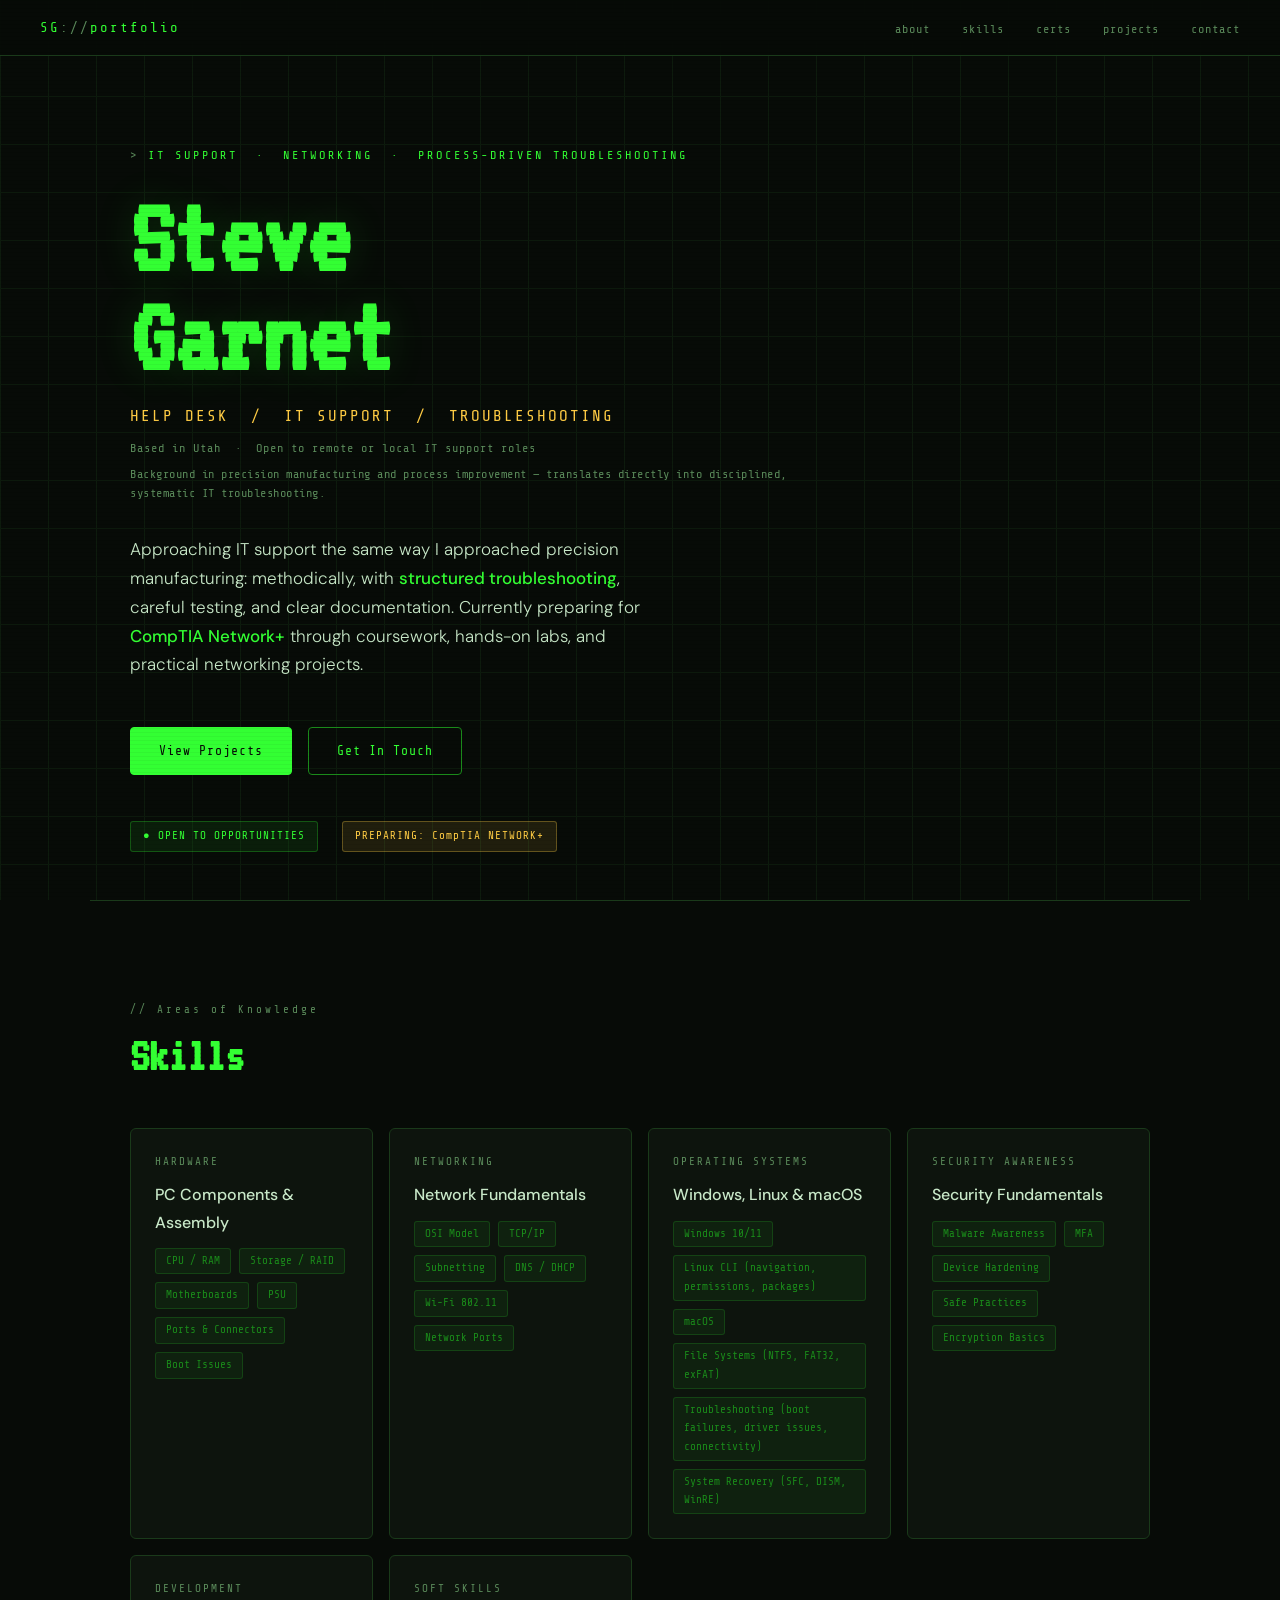
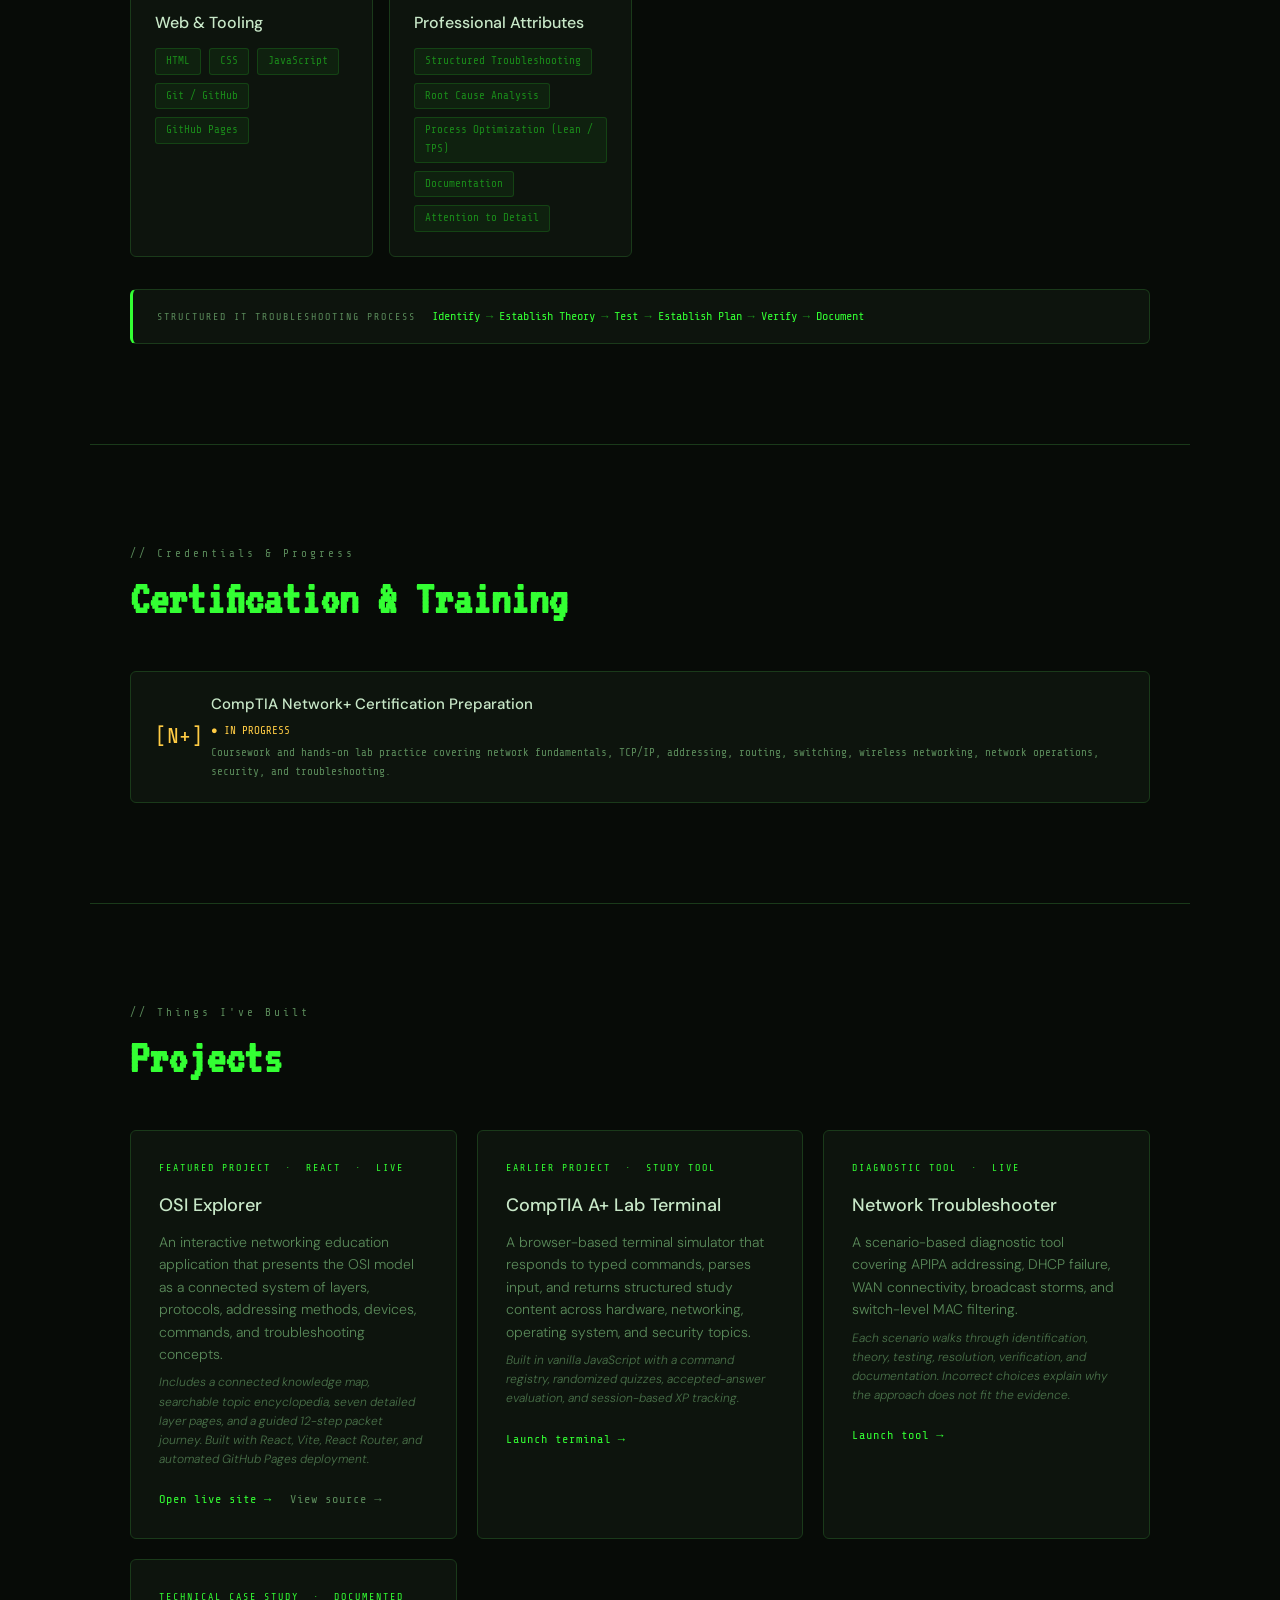
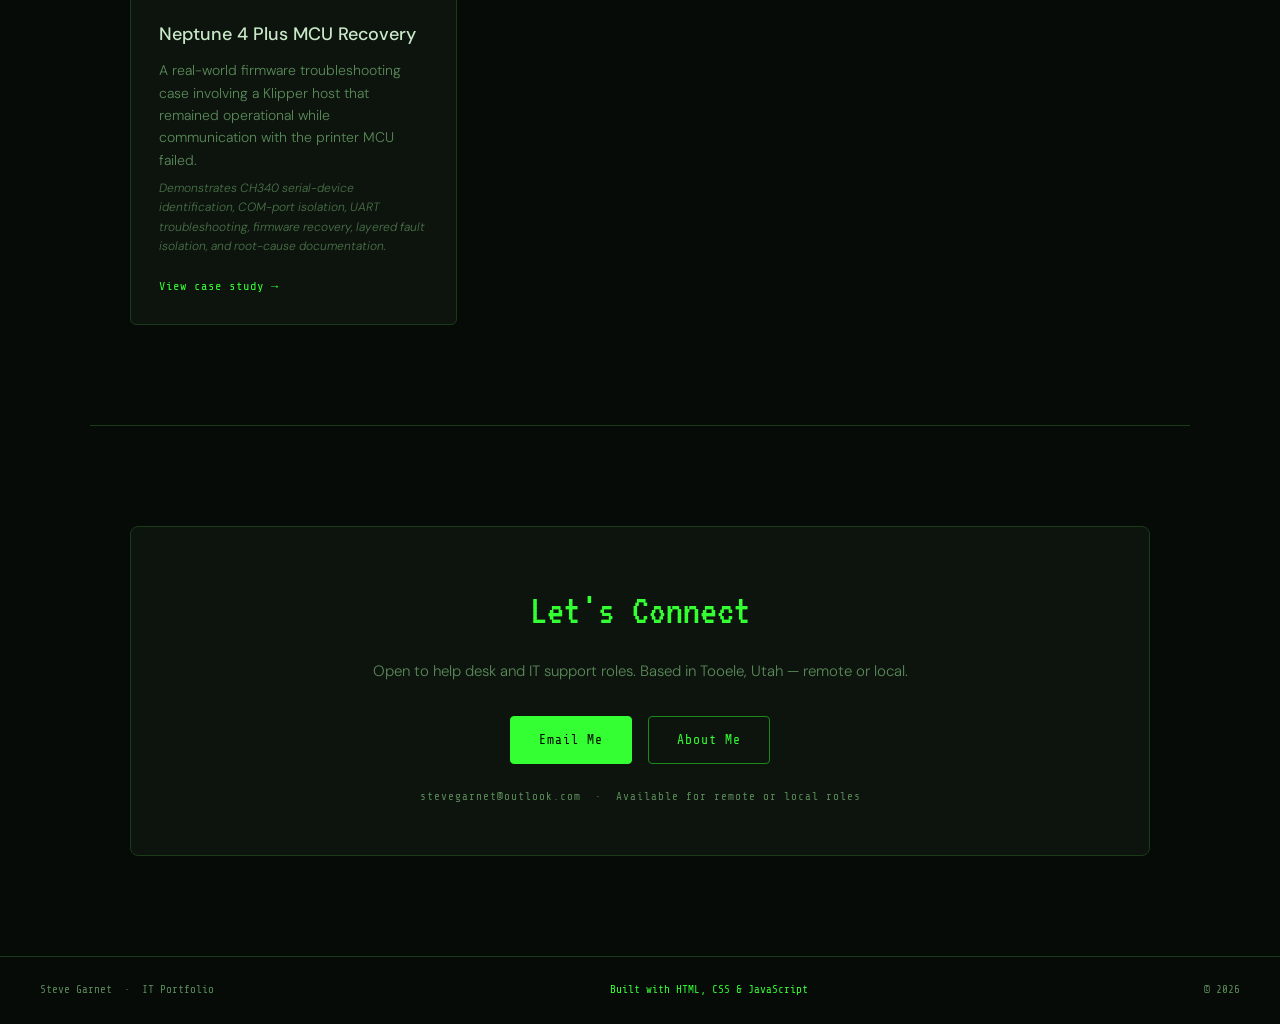
==== index.html @ a5a5c42d "Make external project cards fully clickable" ====
<!DOCTYPE html>
<html lang="en">
<head>
  <meta charset="UTF-8">
  <meta name="viewport" content="width=device-width, initial-scale=1.0">
  <title>Steve Garnet — IT Portfolio</title>
  <link rel="preconnect" href="https://fonts.googleapis.com">
  <link href="https://fonts.googleapis.com/css2?family=Share+Tech+Mono&family=VT323&family=DM+Sans:wght@300;400;500&display=swap" rel="stylesheet">
  <style>
    :root {
      --green:      #33ff33;
      --green-dim:  #1a8a1a;
      --green-dark: #0a2a0a;
      --bg:         #070b07;
      --bg2:        #0d140d;
      --bg3:        #111a11;
      --text:       #c8e8c8;
      --text-dim:   #5a8a5a;
      --border:     #1a3a1a;
      --amber:      #ffcc44;
    }

    *, *::before, *::after { box-sizing: border-box; margin: 0; padding: 0; }
    html { scroll-behavior: smooth; }

    body {
      background: var(--bg);
      color: var(--text);
      font-family: 'DM Sans', sans-serif;
      font-weight: 300;
      line-height: 1.7;
      overflow-x: hidden;
    }

    body::before {
      content: '';
      position: fixed;
      inset: 0;
      background: repeating-linear-gradient(
        0deg, transparent, transparent 3px,
        rgba(0,0,0,0.04) 3px, rgba(0,0,0,0.04) 4px
      );
      pointer-events: none;
      z-index: 1000;
    }

    body::after {
      content: '';
      position: fixed;
      inset: 0;
      background-image:
        linear-gradient(var(--border) 1px, transparent 1px),
        linear-gradient(90deg, var(--border) 1px, transparent 1px);
      background-size: 48px 48px;
      opacity: 0.35;
      pointer-events: none;
      z-index: 0;
    }

    nav {
      position: fixed;
      top: 0; left: 0; right: 0;
      z-index: 100;
      background: rgba(7,11,7,0.92);
      backdrop-filter: blur(8px);
      border-bottom: 1px solid var(--border);
      padding: 0 40px;
      height: 56px;
      display: flex;
      align-items: center;
      justify-content: space-between;
    }

    .nav-brand { font-family: 'Share Tech Mono', monospace; font-size: 14px; color: var(--green); letter-spacing: 2px; }
    .nav-brand span { color: var(--text-dim); }
    .nav-links { display: flex; gap: 32px; list-style: none; }
    .nav-links a { font-family: 'Share Tech Mono', monospace; font-size: 12px; color: var(--text-dim); text-decoration: none; letter-spacing: 1px; transition: color 0.2s; }
    .nav-links a:hover { color: var(--green); }

    .hero {
      position: relative;
      z-index: 1;
      min-height: 100vh;
      display: flex;
      align-items: center;
      padding: 100px 40px 80px;
      max-width: 1100px;
      margin: 0 auto;
    }

    .hero-content { max-width: 680px; }

    .hero-eyebrow { font-family: 'Share Tech Mono', monospace; font-size: 12px; color: var(--green); letter-spacing: 3px; margin-bottom: 24px; opacity: 0; animation: fadeUp 0.6s ease forwards 0.2s; }
    .hero-eyebrow::before { content: '> '; color: var(--text-dim); }

    .hero-name { font-family: 'VT323', monospace; font-size: clamp(64px, 10vw, 110px); color: var(--green); line-height: 0.9; margin-bottom: 16px; opacity: 0; animation: fadeUp 0.6s ease forwards 0.4s; text-shadow: 0 0 40px rgba(51,255,51,0.15); }

    .hero-title { font-family: 'Share Tech Mono', monospace; font-size: 16px; color: var(--amber); letter-spacing: 2px; margin-bottom: 8px; opacity: 0; animation: fadeUp 0.6s ease forwards 0.6s; }

    .hero-location { font-family: 'Share Tech Mono', monospace; font-size: 12px; color: var(--text-dim); letter-spacing: 1px; margin-bottom: 6px; opacity: 0; animation: fadeUp 0.6s ease forwards 0.65s; }

    .hero-background { font-family: 'Share Tech Mono', monospace; font-size: 12px; color: var(--text-dim); letter-spacing: 0.5px; margin-bottom: 32px; opacity: 0; animation: fadeUp 0.6s ease forwards 0.7s; line-height: 1.6; }

    .hero-desc { font-size: 17px; color: var(--text); max-width: 520px; margin-bottom: 48px; opacity: 0; animation: fadeUp 0.6s ease forwards 0.8s; font-weight: 300; }
    .hero-desc strong { color: var(--green); font-weight: 500; }

    .hero-ctas { display: flex; gap: 16px; flex-wrap: wrap; opacity: 0; animation: fadeUp 0.6s ease forwards 1s; }

    .btn { font-family: 'Share Tech Mono', monospace; font-size: 13px; letter-spacing: 1px; padding: 12px 28px; border-radius: 4px; text-decoration: none; transition: all 0.2s; cursor: pointer; display: inline-block; }
    .btn-primary { background: var(--green); color: #050b05; border: 1px solid var(--green); font-weight: 500; }
    .btn-primary:hover { background: transparent; color: var(--green); }
    .btn-secondary { background: transparent; color: var(--green); border: 1px solid var(--green-dim); }
    .btn-secondary:hover { border-color: var(--green); background: rgba(51,255,51,0.05); }

    .status-bar { position: absolute; bottom: 48px; left: 40px; display: flex; gap: 24px; flex-wrap: wrap; opacity: 0; animation: fadeUp 0.6s ease forwards 1.2s; }

    .badge { font-family: 'Share Tech Mono', monospace; font-size: 11px; padding: 5px 12px; border-radius: 3px; letter-spacing: 1px; }
    .badge-studying { background: rgba(255,204,68,0.1); color: var(--amber); border: 1px solid rgba(255,204,68,0.3); }
    .badge-available { background: rgba(51,255,51,0.08); color: var(--green); border: 1px solid rgba(51,255,51,0.25); }
    .badge-available::before { content: '● '; animation: pulse 2s ease-in-out infinite; }

    @keyframes pulse { 0%,100%{opacity:1} 50%{opacity:0.3} }

    section { position: relative; z-index: 1; padding: 100px 40px; max-width: 1100px; margin: 0 auto; }

    .section-label { font-family: 'Share Tech Mono', monospace; font-size: 11px; color: var(--text-dim); letter-spacing: 3px; margin-bottom: 12px; }
    .section-label::before { content: '// '; }

    .section-title { font-family: 'VT323', monospace; font-size: 48px; color: var(--green); margin-bottom: 48px; line-height: 1; }

    .skills-grid { display: grid; grid-template-columns: repeat(auto-fit, minmax(240px, 1fr)); gap: 16px; }

    .skill-card { background: var(--bg2); border: 1px solid var(--border); border-radius: 6px; padding: 24px; transition: border-color 0.2s, background 0.2s; }
    .skill-card:hover { border-color: var(--green-dim); background: var(--bg3); }
    .skill-card-label { font-family: 'Share Tech Mono', monospace; font-size: 11px; color: var(--text-dim); letter-spacing: 2px; margin-bottom: 10px; }
    .skill-card-title { font-size: 16px; font-weight: 500; color: var(--text); margin-bottom: 12px; }
    .skill-tags { display: flex; flex-wrap: wrap; gap: 8px; }
    .tag { font-family: 'Share Tech Mono', monospace; font-size: 11px; padding: 3px 10px; background: rgba(51,255,51,0.06); color: var(--green-dim); border: 1px solid rgba(51,255,51,0.15); border-radius: 3px; }

    .methodology {
      background: var(--bg2);
      border: 1px solid var(--border);
      border-left: 3px solid var(--green);
      border-radius: 6px;
      padding: 16px 24px;
      margin-top: 32px;
      display: flex;
      align-items: center;
      gap: 16px;
      flex-wrap: wrap;
    }

    .methodology-label { font-family: 'Share Tech Mono', monospace; font-size: 10px; color: var(--text-dim); letter-spacing: 2px; flex-shrink: 0; }
    .methodology-steps { font-family: 'Share Tech Mono', monospace; font-size: 12px; color: var(--green-dim); }
    .methodology-steps span { color: var(--green); }

    .cert-list { display: flex; flex-direction: column; gap: 16px; }
    .cert-item { background: var(--bg2); border: 1px solid var(--border); border-radius: 6px; padding: 20px 24px; display: flex; align-items: center; gap: 20px; }
    .cert-icon { font-family: 'Share Tech Mono', monospace; font-size: 22px; color: var(--amber); width: 36px; flex-shrink: 0; }
    .cert-name { font-weight: 500; color: var(--text); font-size: 15px; }
    .cert-status { font-family: 'Share Tech Mono', monospace; font-size: 11px; margin-top: 4px; }
    .cert-status.in-progress { color: var(--amber); }
    .cert-status.planned { color: var(--text-dim); }
    .cert-detail { font-family: 'Share Tech Mono', monospace; font-size: 11px; color: var(--text-dim); margin-top: 4px; }

    .projects-grid { display: grid; grid-template-columns: repeat(auto-fit, minmax(300px, 1fr)); gap: 20px; }

    .project-card { background: var(--bg2); border: 1px solid var(--border); border-radius: 6px; padding: 28px; text-decoration: none; display: block; transition: border-color 0.2s, transform 0.2s; position: relative; overflow: hidden; }
    .project-card::before { content: ''; position: absolute; top: 0; left: 0; right: 0; height: 2px; background: var(--green); transform: scaleX(0); transition: transform 0.2s; transform-origin: left; }
    .project-card:hover { border-color: var(--green-dim); transform: translateY(-3px); }
    .project-card:hover::before { transform: scaleX(1); }
    .project-card-tag { font-family: 'Share Tech Mono', monospace; font-size: 10px; color: var(--green); letter-spacing: 2px; margin-bottom: 14px; }
    .project-card-title { font-size: 18px; font-weight: 500; color: var(--text); margin-bottom: 10px; }
    .project-card-desc { font-size: 14px; color: var(--text-dim); line-height: 1.6; margin-bottom: 8px; }
    .project-card-tech { font-size: 12px; color: var(--text-dim); font-style: italic; margin-bottom: 20px; opacity: 0.8; line-height: 1.6; }
    .project-card-link { font-family: 'Share Tech Mono', monospace; font-size: 12px; color: var(--green); letter-spacing: 1px; text-decoration: none; }
    .project-card-link::after { content: ' →'; }
    .project-card-actions { display: flex; flex-wrap: wrap; gap: 18px; margin-top: 20px; }
    .project-card-link-primary::before { content: ''; position: absolute; inset: 0; z-index: 1; }
    .project-card-link-primary:focus-visible::before { outline: 2px solid var(--green); outline-offset: -4px; }
    .project-card-link-secondary { position: relative; z-index: 2; color: var(--text-dim); }

    .contact-wrap { background: var(--bg2); border: 1px solid var(--border); border-radius: 8px; padding: 48px; text-align: center; }
    .contact-title { font-family: 'VT323', monospace; font-size: 42px; color: var(--green); margin-bottom: 12px; }
    .contact-sub { color: var(--text-dim); font-size: 15px; margin-bottom: 32px; }
    .contact-links { display: flex; gap: 16px; justify-content: center; flex-wrap: wrap; }

    footer { position: relative; z-index: 1; border-top: 1px solid var(--border); padding: 24px 40px; display: flex; justify-content: space-between; align-items: center; font-family: 'Share Tech Mono', monospace; font-size: 11px; color: var(--text-dim); }

    .divider { border: none; border-top: 1px solid var(--border); max-width: 1100px; margin: 0 auto; position: relative; z-index: 1; }

    @keyframes fadeUp { from { opacity: 0; transform: translateY(20px); } to { opacity: 1; transform: translateY(0); } }

    .reveal { opacity: 0; transform: translateY(24px); transition: opacity 0.6s ease, transform 0.6s ease; }
    .reveal.visible { opacity: 1; transform: translateY(0); }

    @media (max-width: 600px) {
      nav { padding: 0 20px; }
      .nav-links { gap: 20px; }
      .hero { padding: 90px 20px 80px; }
      section { padding: 70px 20px; }
      .status-bar { left: 20px; }
      footer { flex-direction: column; gap: 8px; text-align: center; }
      .contact-wrap { padding: 32px 20px; }
    }
  </style>
</head>
<body>

  <nav>
    <div class="nav-brand">SG<span>://</span>portfolio</div>
    <ul class="nav-links">
      <li><a href="about.html">about</a></li>
      <li><a href="#skills">skills</a></li>
      <li><a href="#certs">certs</a></li>
      <li><a href="projects.html">projects</a></li>
      <li><a href="#contact">contact</a></li>
    </ul>
  </nav>

  <div class="hero">
    <div class="hero-content">
      <div class="hero-eyebrow">IT SUPPORT &nbsp;·&nbsp; NETWORKING &nbsp;·&nbsp; PROCESS-DRIVEN TROUBLESHOOTING</div>
      <h1 class="hero-name">Steve<br>Garnet</h1>
      <div class="hero-title">HELP DESK &nbsp;/&nbsp; IT SUPPORT &nbsp;/&nbsp; TROUBLESHOOTING</div>
      <div class="hero-location">Based in Utah &nbsp;·&nbsp; Open to remote or local IT support roles</div>
      <div class="hero-background">Background in precision manufacturing and process improvement — translates directly into disciplined, systematic IT troubleshooting.</div>
      <p class="hero-desc">
        Approaching IT support the same way I approached precision manufacturing:
        methodically, with <strong>structured troubleshooting</strong>, careful testing,
        and clear documentation. Currently preparing for
        <strong>CompTIA Network+</strong> through coursework, hands-on labs,
        and practical networking projects.
      </p>
      <div class="hero-ctas">
        <a href="projects.html" class="btn btn-primary">View Projects</a>
        <a href="#contact" class="btn btn-secondary">Get In Touch</a>
      </div>
    </div>
    <div class="status-bar">
      <span class="badge badge-available">OPEN TO OPPORTUNITIES</span>
      <span class="badge badge-studying">PREPARING: CompTIA NETWORK+</span>
    </div>
  </div>

  <hr class="divider">

  <section id="skills">
    <div class="section-label reveal">Areas of Knowledge</div>
    <h2 class="section-title reveal">Skills</h2>
    <div class="skills-grid">
      <div class="skill-card reveal">
        <div class="skill-card-label">HARDWARE</div>
        <div class="skill-card-title">PC Components & Assembly</div>
        <div class="skill-tags">
          <span class="tag">CPU / RAM</span>
          <span class="tag">Storage / RAID</span>
          <span class="tag">Motherboards</span>
          <span class="tag">PSU</span>
          <span class="tag">Ports & Connectors</span>
          <span class="tag">Boot Issues</span>
        </div>
      </div>
      <div class="skill-card reveal">
        <div class="skill-card-label">NETWORKING</div>
        <div class="skill-card-title">Network Fundamentals</div>
        <div class="skill-tags">
          <span class="tag">OSI Model</span>
          <span class="tag">TCP/IP</span>
          <span class="tag">Subnetting</span>
          <span class="tag">DNS / DHCP</span>
          <span class="tag">Wi-Fi 802.11</span>
          <span class="tag">Network Ports</span>
        </div>
      </div>
      <div class="skill-card reveal">
        <div class="skill-card-label">OPERATING SYSTEMS</div>
        <div class="skill-card-title">Windows, Linux & macOS</div>
        <div class="skill-tags">
          <span class="tag">Windows 10/11</span>
          <span class="tag">Linux CLI (navigation, permissions, packages)</span>
          <span class="tag">macOS</span>
          <span class="tag">File Systems (NTFS, FAT32, exFAT)</span>
          <span class="tag">Troubleshooting (boot failures, driver issues, connectivity)</span>
          <span class="tag">System Recovery (SFC, DISM, WinRE)</span>
        </div>
      </div>
      <div class="skill-card reveal">
        <div class="skill-card-label">SECURITY AWARENESS</div>
        <div class="skill-card-title">Security Fundamentals</div>
        <div class="skill-tags">
          <span class="tag">Malware Awareness</span>
          <span class="tag">MFA</span>
          <span class="tag">Device Hardening</span>
          <span class="tag">Safe Practices</span>
          <span class="tag">Encryption Basics</span>
        </div>
      </div>
      <div class="skill-card reveal">
        <div class="skill-card-label">DEVELOPMENT</div>
        <div class="skill-card-title">Web & Tooling</div>
        <div class="skill-tags">
          <span class="tag">HTML</span>
          <span class="tag">CSS</span>
          <span class="tag">JavaScript</span>
          <span class="tag">Git / GitHub</span>
          <span class="tag">GitHub Pages</span>
        </div>
      </div>
      <div class="skill-card reveal">
        <div class="skill-card-label">SOFT SKILLS</div>
        <div class="skill-card-title">Professional Attributes</div>
        <div class="skill-tags">
          <span class="tag">Structured Troubleshooting</span>
          <span class="tag">Root Cause Analysis</span>
          <span class="tag">Process Optimization (Lean / TPS)</span>
          <span class="tag">Documentation</span>
          <span class="tag">Attention to Detail</span>
        </div>
      </div>
    </div>

    <div class="methodology reveal">
      <span class="methodology-label">STRUCTURED IT TROUBLESHOOTING PROCESS</span>
      <span class="methodology-steps">
        <span>Identify</span> → <span>Establish Theory</span> → <span>Test</span> → <span>Establish Plan</span> → <span>Verify</span> → <span>Document</span>
      </span>
    </div>
  </section>

  <hr class="divider">

  <section id="certs">
    <div class="section-label reveal">Credentials & Progress</div>
    <h2 class="section-title reveal">Certification &amp; Training</h2>
    <div class="cert-list">
      <div class="cert-item reveal">
        <div class="cert-icon">[N+]</div>
        <div style="flex:1">
          <div class="cert-name">CompTIA Network+ Certification Preparation</div>
          <div class="cert-status in-progress">● IN PROGRESS</div>
          <div class="cert-detail">
            Coursework and hands-on lab practice covering network fundamentals,
            TCP/IP, addressing, routing, switching, wireless networking,
            network operations, security, and troubleshooting.
          </div>
        </div>
      </div>
    </div>
  </section>

  <hr class="divider">

  <section id="projects">
    <div class="section-label reveal">Things I've Built</div>
    <h2 class="section-title reveal">Projects</h2>
    <div class="projects-grid">
      <article class="project-card reveal">
        <div class="project-card-tag">FEATURED PROJECT &nbsp;·&nbsp; REACT &nbsp;·&nbsp; LIVE</div>
        <div class="project-card-title">OSI Explorer</div>
        <div class="project-card-desc">
          An interactive networking education application that presents the OSI model as a connected system of layers, protocols, addressing methods, devices, commands, and troubleshooting concepts.
        </div>
        <div class="project-card-tech">
          Includes a connected knowledge map, searchable topic encyclopedia, seven detailed layer pages, and a guided 12-step packet journey. Built with React, Vite, React Router, and automated GitHub Pages deployment.
        </div>
        <div class="project-card-actions">
          <a href="https://steve-g-git.github.io/osi-explorer/" class="project-card-link project-card-link-primary" target="_blank" rel="noopener noreferrer">Open live site</a>
          <a href="https://github.com/Steve-G-Git/osi-explorer" class="project-card-link project-card-link-secondary" target="_blank" rel="noopener noreferrer">View source</a>
        </div>
      </article>

      <a href="lab.html" class="project-card reveal">
        <div class="project-card-tag">EARLIER PROJECT &nbsp;·&nbsp; STUDY TOOL</div>
        <div class="project-card-title">CompTIA A+ Lab Terminal</div>
        <div class="project-card-desc">
          A browser-based terminal simulator that responds to typed commands, parses input, and returns structured study content across hardware, networking, operating system, and security topics.
        </div>
        <div class="project-card-tech">
          Built in vanilla JavaScript with a command registry, randomized quizzes, accepted-answer evaluation, and session-based XP tracking.
        </div>
        <div class="project-card-link">Launch terminal</div>
      </a>

      <a href="troubleshooter.html" class="project-card reveal">
        <div class="project-card-tag">DIAGNOSTIC TOOL &nbsp;·&nbsp; LIVE</div>
        <div class="project-card-title">Network Troubleshooter</div>
        <div class="project-card-desc">
          A scenario-based diagnostic tool covering APIPA addressing, DHCP failure, WAN connectivity, broadcast storms, and switch-level MAC filtering.
        </div>
        <div class="project-card-tech">
          Each scenario walks through identification, theory, testing, resolution, verification, and documentation. Incorrect choices explain why the approach does not fit the evidence.
        </div>
        <div class="project-card-link">Launch tool</div>
      </a>

      <article class="project-card reveal">
        <div class="project-card-tag">TECHNICAL CASE STUDY &nbsp;·&nbsp; DOCUMENTED</div>
        <div class="project-card-title">Neptune 4 Plus MCU Recovery</div>
        <div class="project-card-desc">
          A real-world firmware troubleshooting case involving a Klipper host that remained operational while communication with the printer MCU failed.
        </div>
        <div class="project-card-tech">
          Demonstrates CH340 serial-device identification, COM-port isolation, UART troubleshooting, firmware recovery, layered fault isolation, and root-cause documentation.
        </div>
        <div class="project-card-actions">
          <a href="https://github.com/Steve-G-Git/neptune-4-mcu-recovery" class="project-card-link project-card-link-primary" target="_blank" rel="noopener noreferrer">View case study</a>
        </div>
      </article>
    </div>
  </section>

  <hr class="divider">

  <section id="contact">
    <div class="contact-wrap reveal">
      <div class="contact-title">Let's Connect</div>
      <p class="contact-sub">Open to help desk and IT support roles. Based in Tooele, Utah — remote or local.</p>
      <div class="contact-links">
        <a href="mailto:stevegarnet@outlook.com" class="btn btn-primary">Email Me</a>
        <a href="about.html" class="btn btn-secondary">About Me</a>
      </div>
      <p style="margin-top:24px;font-family:'Share Tech Mono',monospace;font-size:11px;color:var(--text-dim);letter-spacing:1px">
        stevegarnet@outlook.com &nbsp;·&nbsp; Available for remote or local roles
      </p>
    </div>
  </section>

  <footer>
    <span>Steve Garnet &nbsp;·&nbsp; IT Portfolio</span>
    <span style="color:var(--green)">Built with HTML, CSS &amp; JavaScript</span>
    <span>&copy; 2026</span>
  </footer>

  <script>
    const observer = new IntersectionObserver(entries => {
      entries.forEach(e => {
        if (e.isIntersecting) { e.target.classList.add('visible'); observer.unobserve(e.target); }
      });
    }, { threshold: 0.1 });

    document.querySelectorAll('.reveal').forEach(el => observer.observe(el));

    const sections = document.querySelectorAll('section[id]');
    const navLinks = document.querySelectorAll('.nav-links a');

    window.addEventListener('scroll', () => {
      let current = '';
      sections.forEach(s => { if (window.scrollY >= s.offsetTop - 80) current = s.id; });
      navLinks.forEach(a => { a.style.color = a.getAttribute('href') === '#' + current ? 'var(--green)' : ''; });
    });
  </script>
</body>
</html>
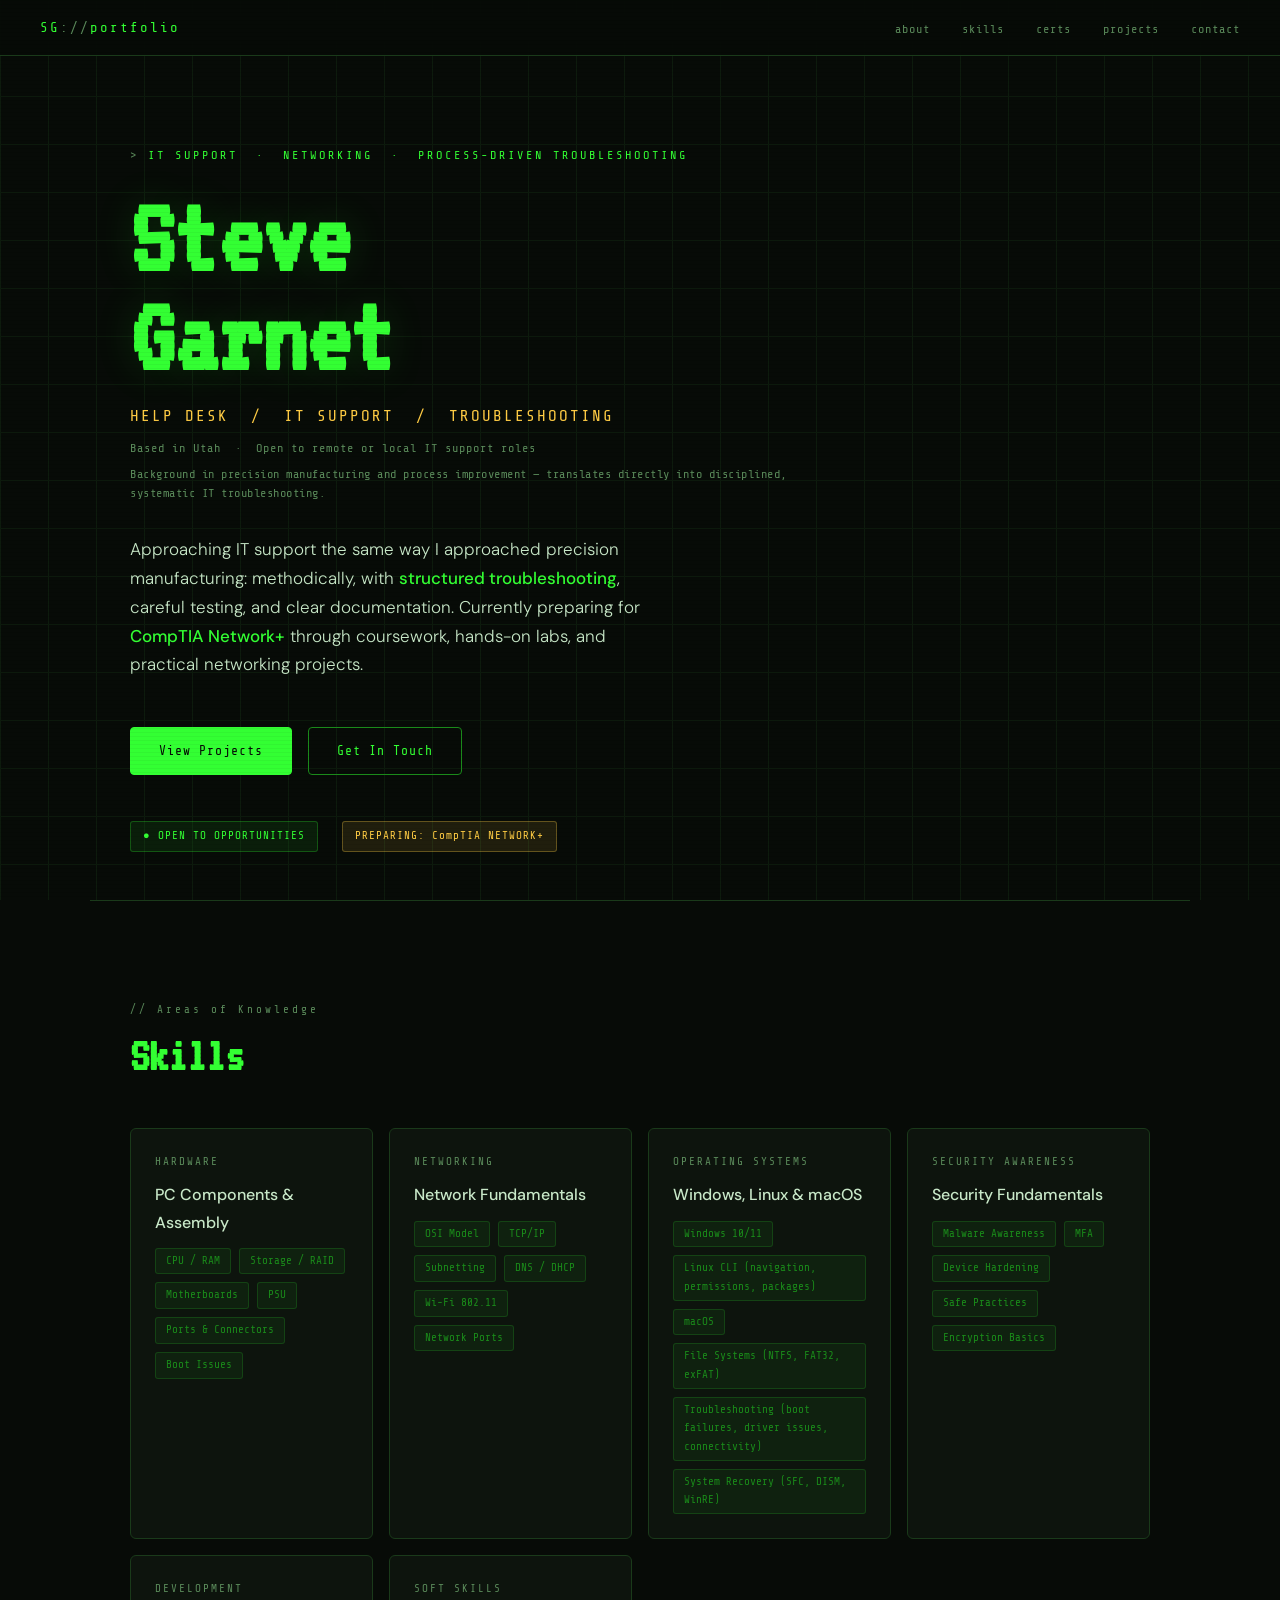
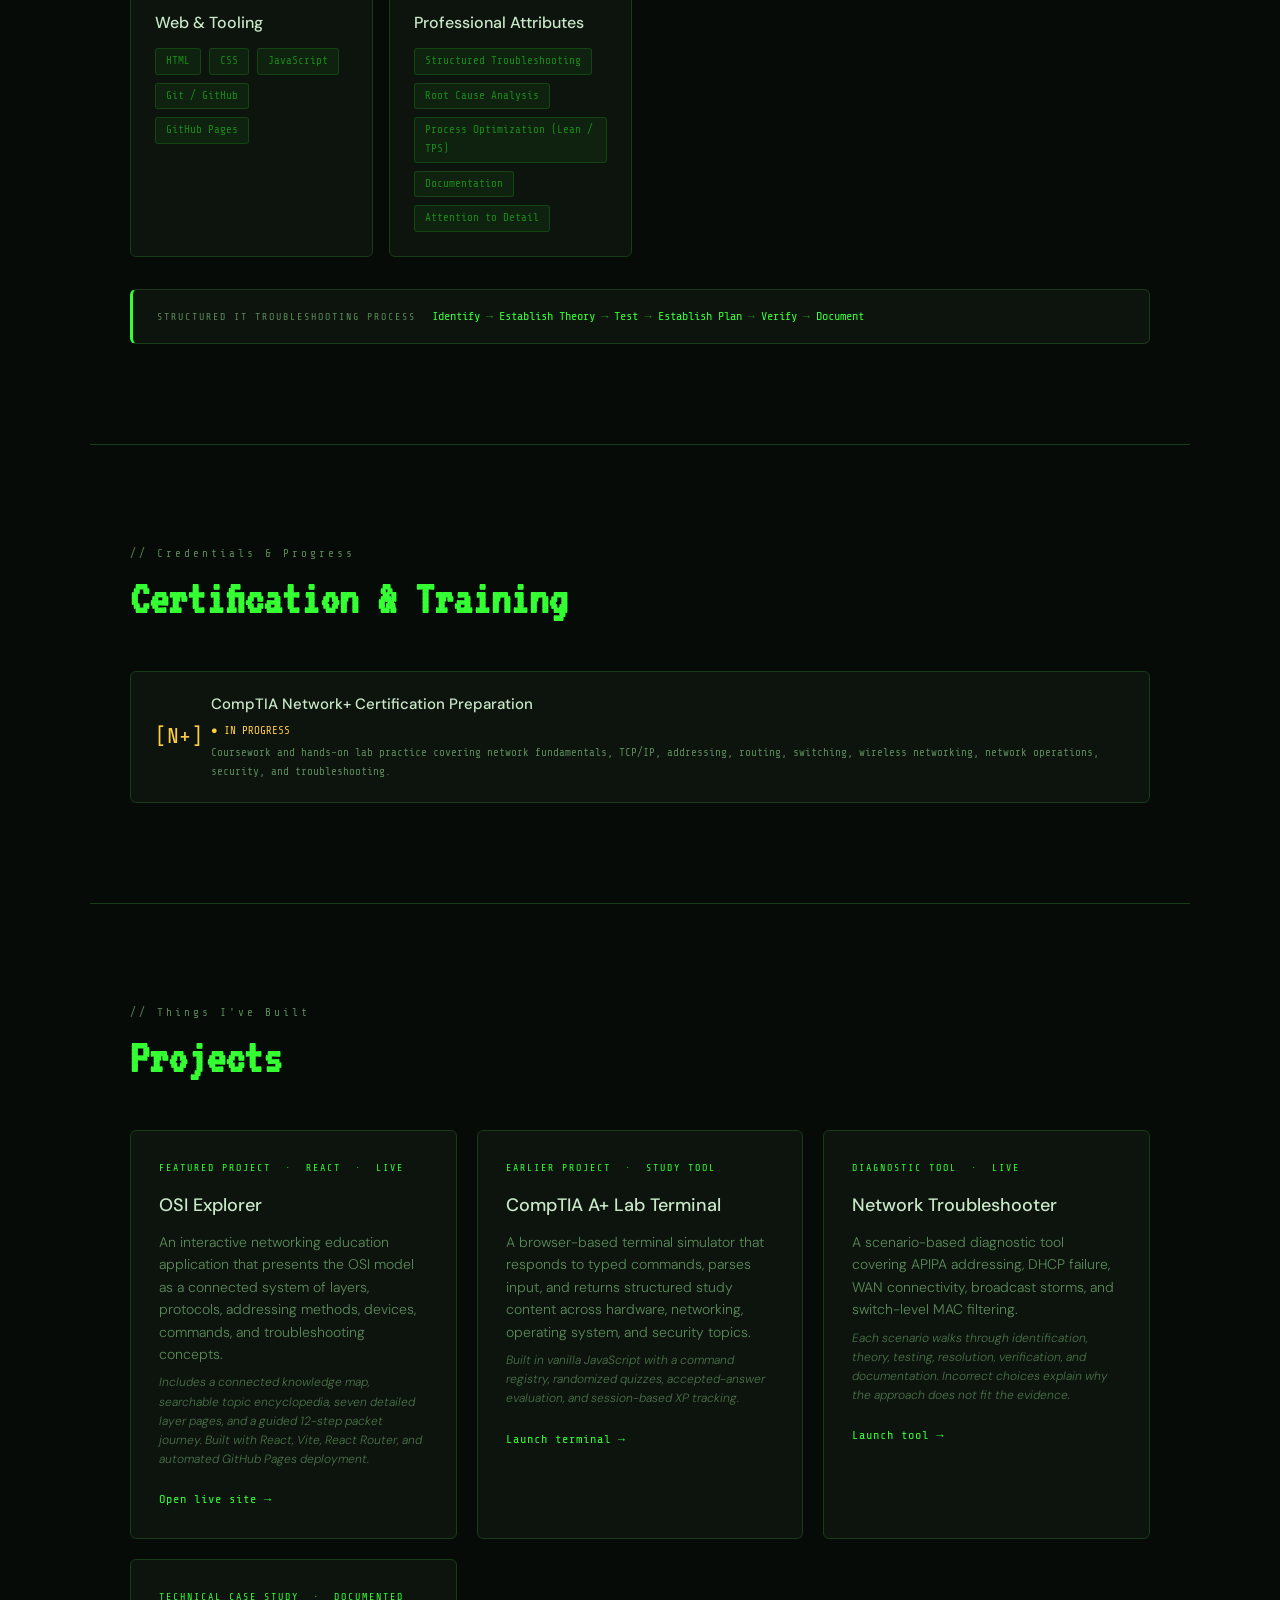
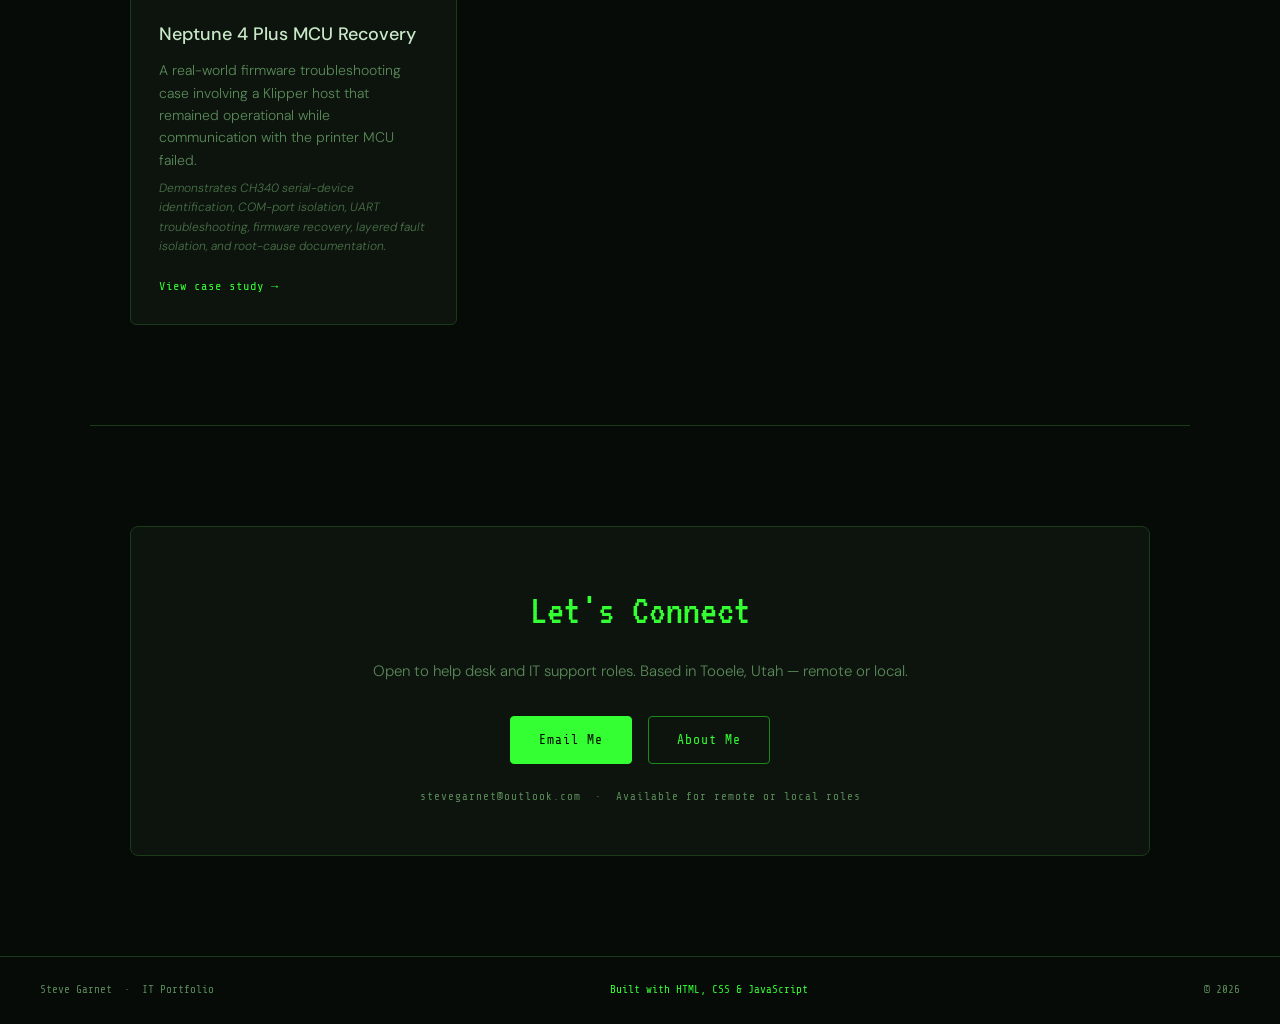
==== commit 20ecfda8: "Use full-card links for all projects" ====
--- a/index.html
+++ b/index.html
@@ -176,9 +176,6 @@
     .project-card-link { font-family: 'Share Tech Mono', monospace; font-size: 12px; color: var(--green); letter-spacing: 1px; text-decoration: none; }
     .project-card-link::after { content: ' →'; }
     .project-card-actions { display: flex; flex-wrap: wrap; gap: 18px; margin-top: 20px; }
-    .project-card-link-primary::before { content: ''; position: absolute; inset: 0; z-index: 1; }
-    .project-card-link-primary:focus-visible::before { outline: 2px solid var(--green); outline-offset: -4px; }
-    .project-card-link-secondary { position: relative; z-index: 2; color: var(--text-dim); }
 
     .contact-wrap { background: var(--bg2); border: 1px solid var(--border); border-radius: 8px; padding: 48px; text-align: center; }
     .contact-title { font-family: 'VT323', monospace; font-size: 42px; color: var(--green); margin-bottom: 12px; }
@@ -355,7 +352,7 @@
     <div class="section-label reveal">Things I've Built</div>
     <h2 class="section-title reveal">Projects</h2>
     <div class="projects-grid">
-      <article class="project-card reveal">
+      <a href="https://steve-g-git.github.io/osi-explorer/" class="project-card reveal" target="_blank" rel="noopener noreferrer">
         <div class="project-card-tag">FEATURED PROJECT &nbsp;·&nbsp; REACT &nbsp;·&nbsp; LIVE</div>
         <div class="project-card-title">OSI Explorer</div>
         <div class="project-card-desc">
@@ -365,10 +362,9 @@
           Includes a connected knowledge map, searchable topic encyclopedia, seven detailed layer pages, and a guided 12-step packet journey. Built with React, Vite, React Router, and automated GitHub Pages deployment.
         </div>
         <div class="project-card-actions">
-          <a href="https://steve-g-git.github.io/osi-explorer/" class="project-card-link project-card-link-primary" target="_blank" rel="noopener noreferrer">Open live site</a>
-          <a href="https://github.com/Steve-G-Git/osi-explorer" class="project-card-link project-card-link-secondary" target="_blank" rel="noopener noreferrer">View source</a>
-        </div>
-      </article>
+          <div class="project-card-link">Open live site</div>
+        </div>
+      </a>
 
       <a href="lab.html" class="project-card reveal">
         <div class="project-card-tag">EARLIER PROJECT &nbsp;·&nbsp; STUDY TOOL</div>
@@ -394,7 +390,7 @@
         <div class="project-card-link">Launch tool</div>
       </a>
 
-      <article class="project-card reveal">
+      <a href="https://github.com/Steve-G-Git/neptune-4-mcu-recovery" class="project-card reveal" target="_blank" rel="noopener noreferrer">
         <div class="project-card-tag">TECHNICAL CASE STUDY &nbsp;·&nbsp; DOCUMENTED</div>
         <div class="project-card-title">Neptune 4 Plus MCU Recovery</div>
         <div class="project-card-desc">
@@ -404,9 +400,9 @@
           Demonstrates CH340 serial-device identification, COM-port isolation, UART troubleshooting, firmware recovery, layered fault isolation, and root-cause documentation.
         </div>
         <div class="project-card-actions">
-          <a href="https://github.com/Steve-G-Git/neptune-4-mcu-recovery" class="project-card-link project-card-link-primary" target="_blank" rel="noopener noreferrer">View case study</a>
-        </div>
-      </article>
+          <div class="project-card-link">View case study</div>
+        </div>
+      </a>
     </div>
   </section>
 
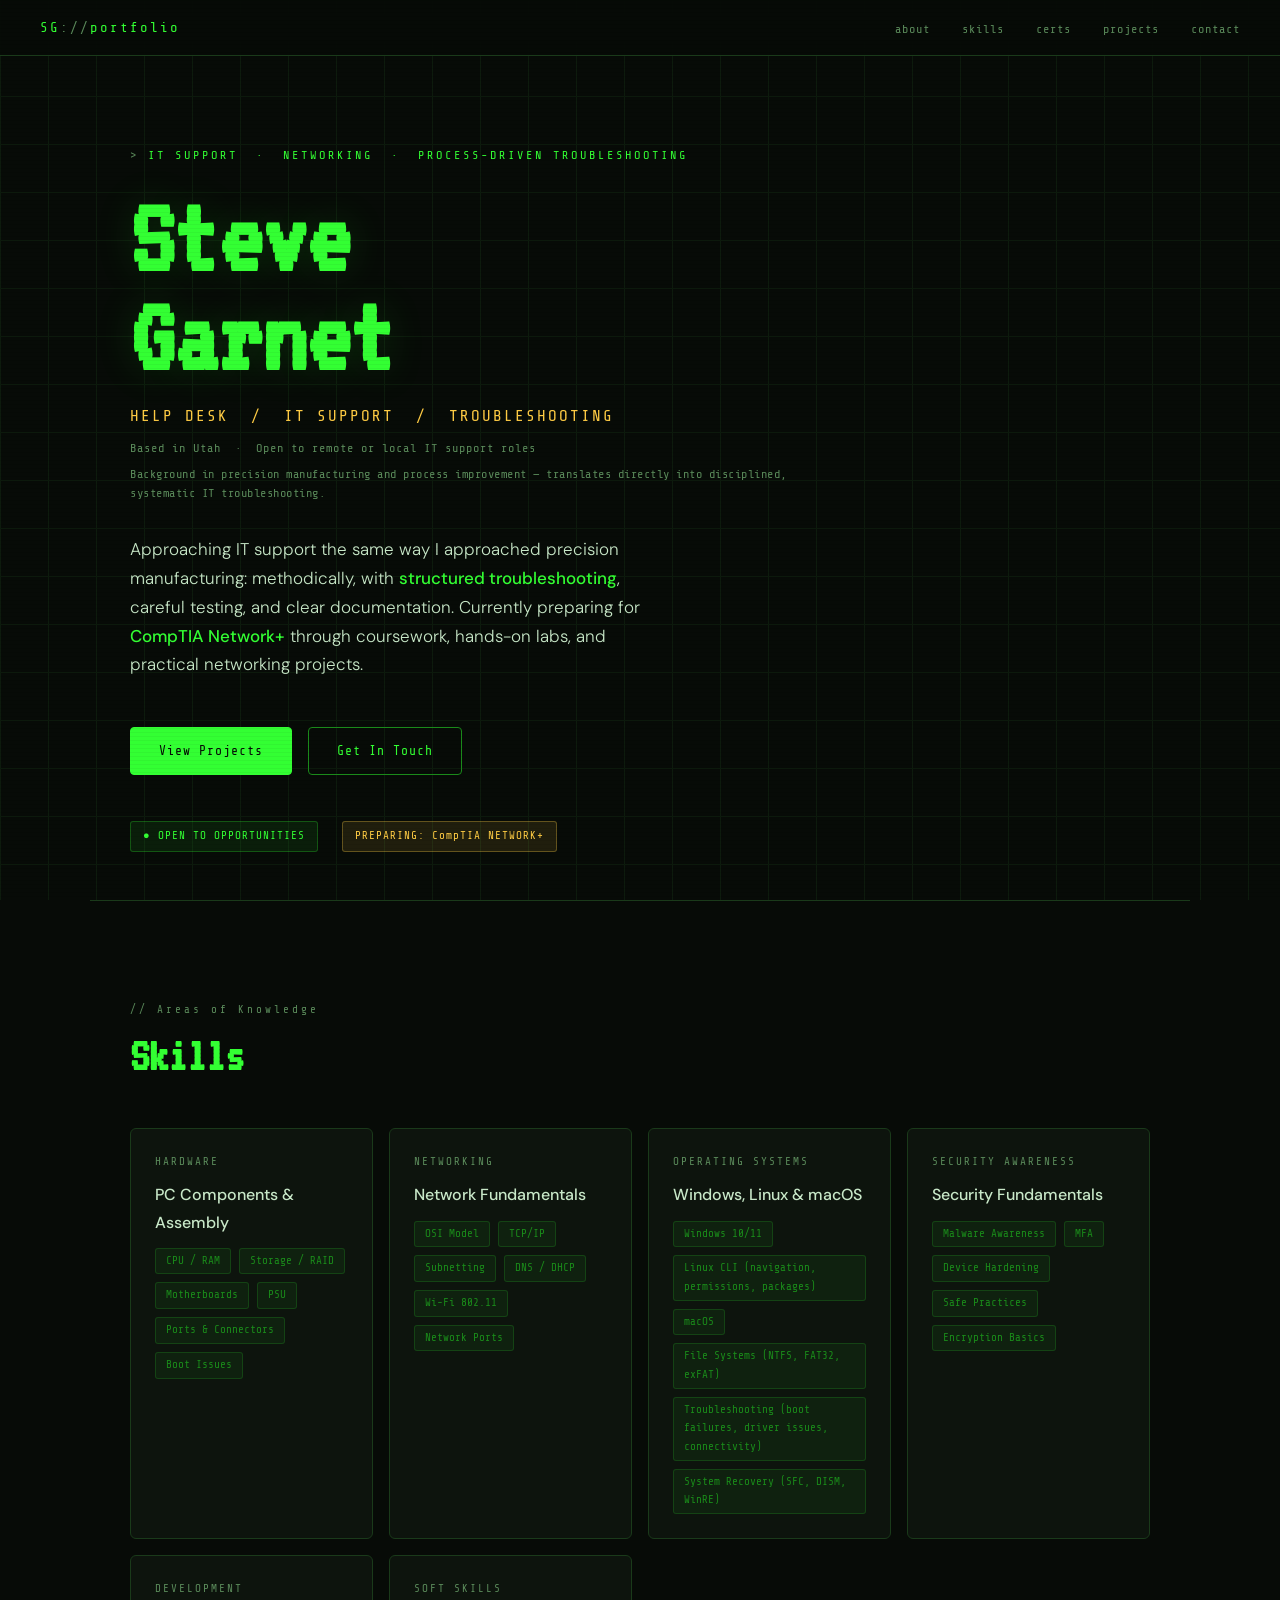
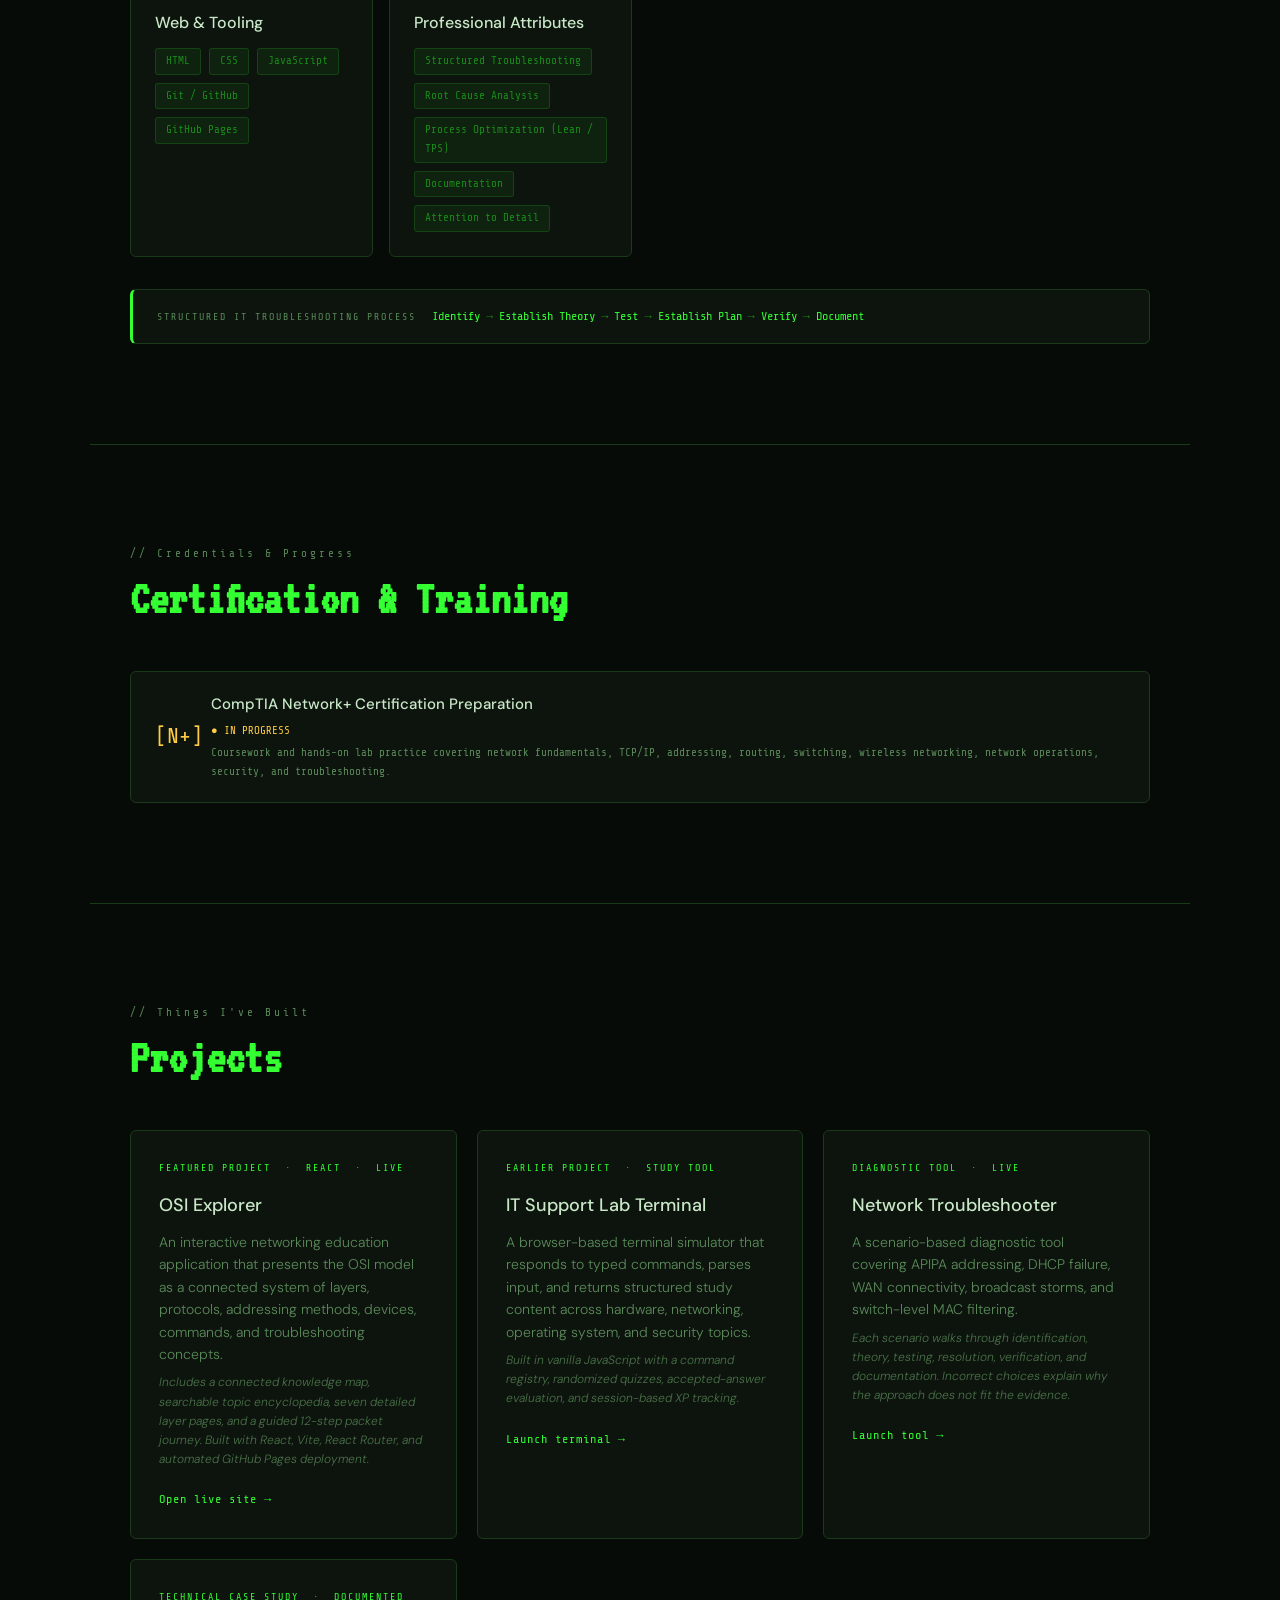
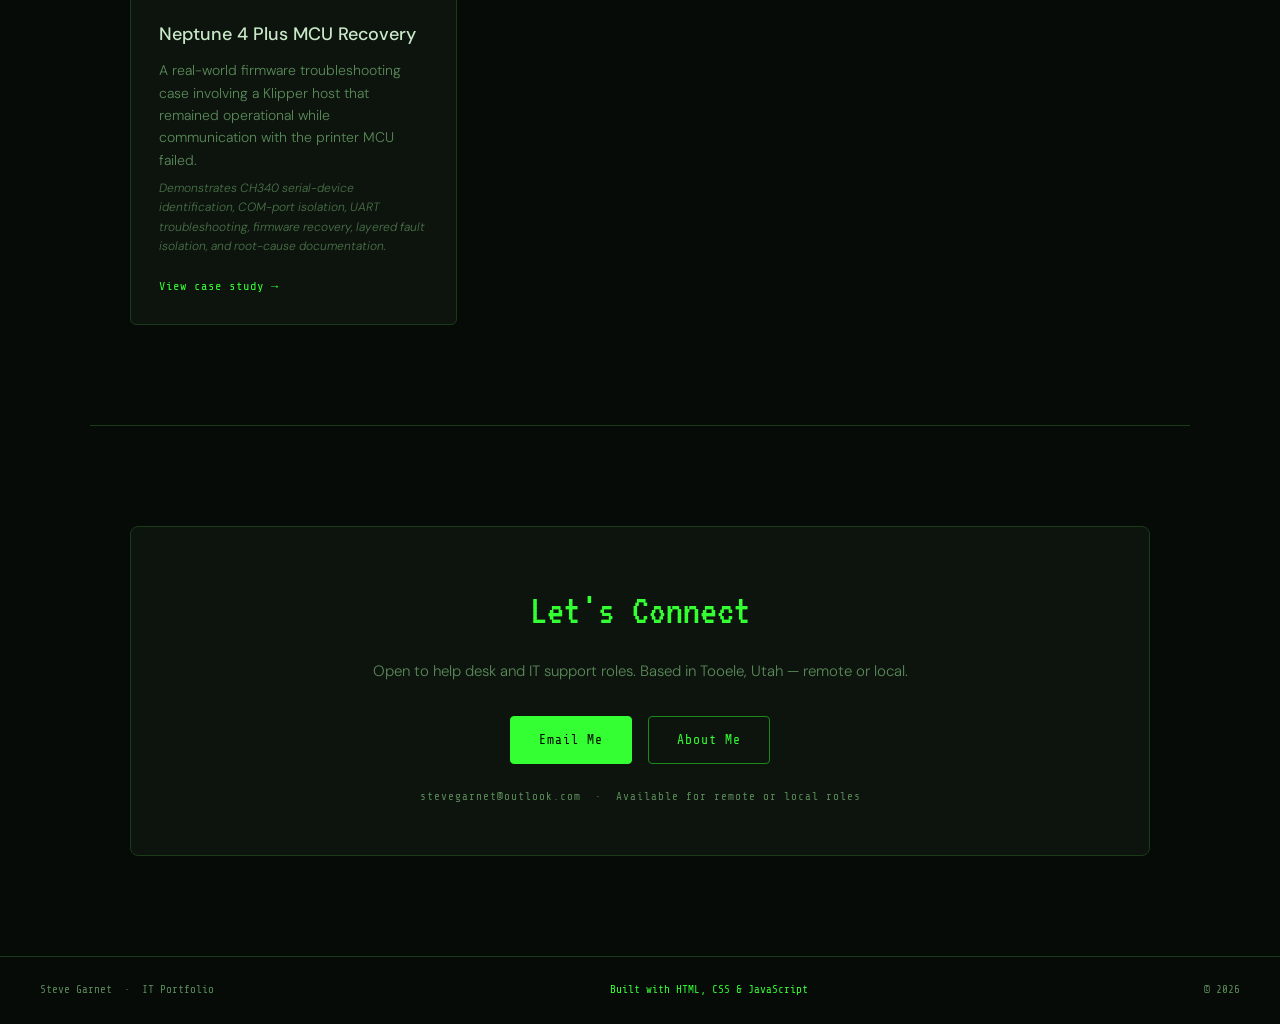
==== commit 7bbdd568: "Standardize IT support portfolio branding" ====
--- a/index.html
+++ b/index.html
@@ -368,7 +368,7 @@
 
       <a href="lab.html" class="project-card reveal">
         <div class="project-card-tag">EARLIER PROJECT &nbsp;·&nbsp; STUDY TOOL</div>
-        <div class="project-card-title">CompTIA A+ Lab Terminal</div>
+        <div class="project-card-title">IT Support Lab Terminal</div>
         <div class="project-card-desc">
           A browser-based terminal simulator that responds to typed commands, parses input, and returns structured study content across hardware, networking, operating system, and security topics.
         </div>
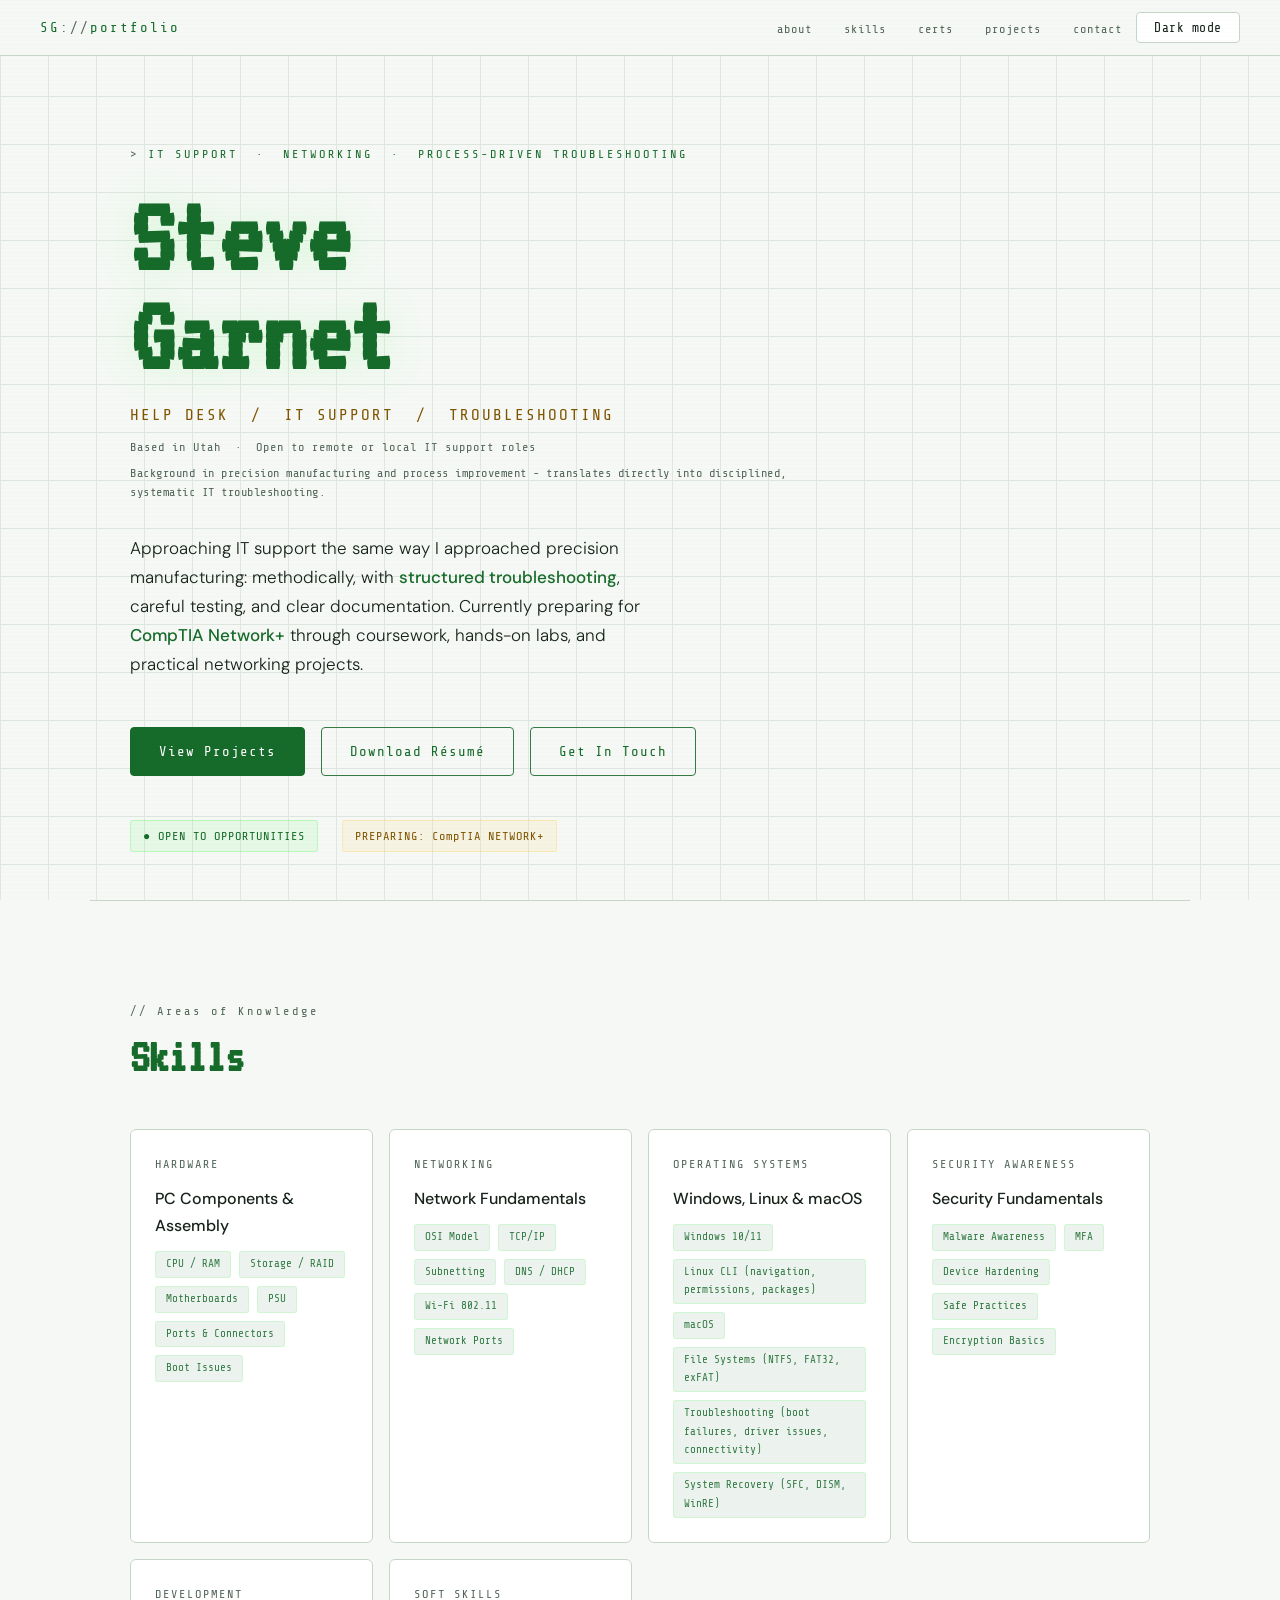
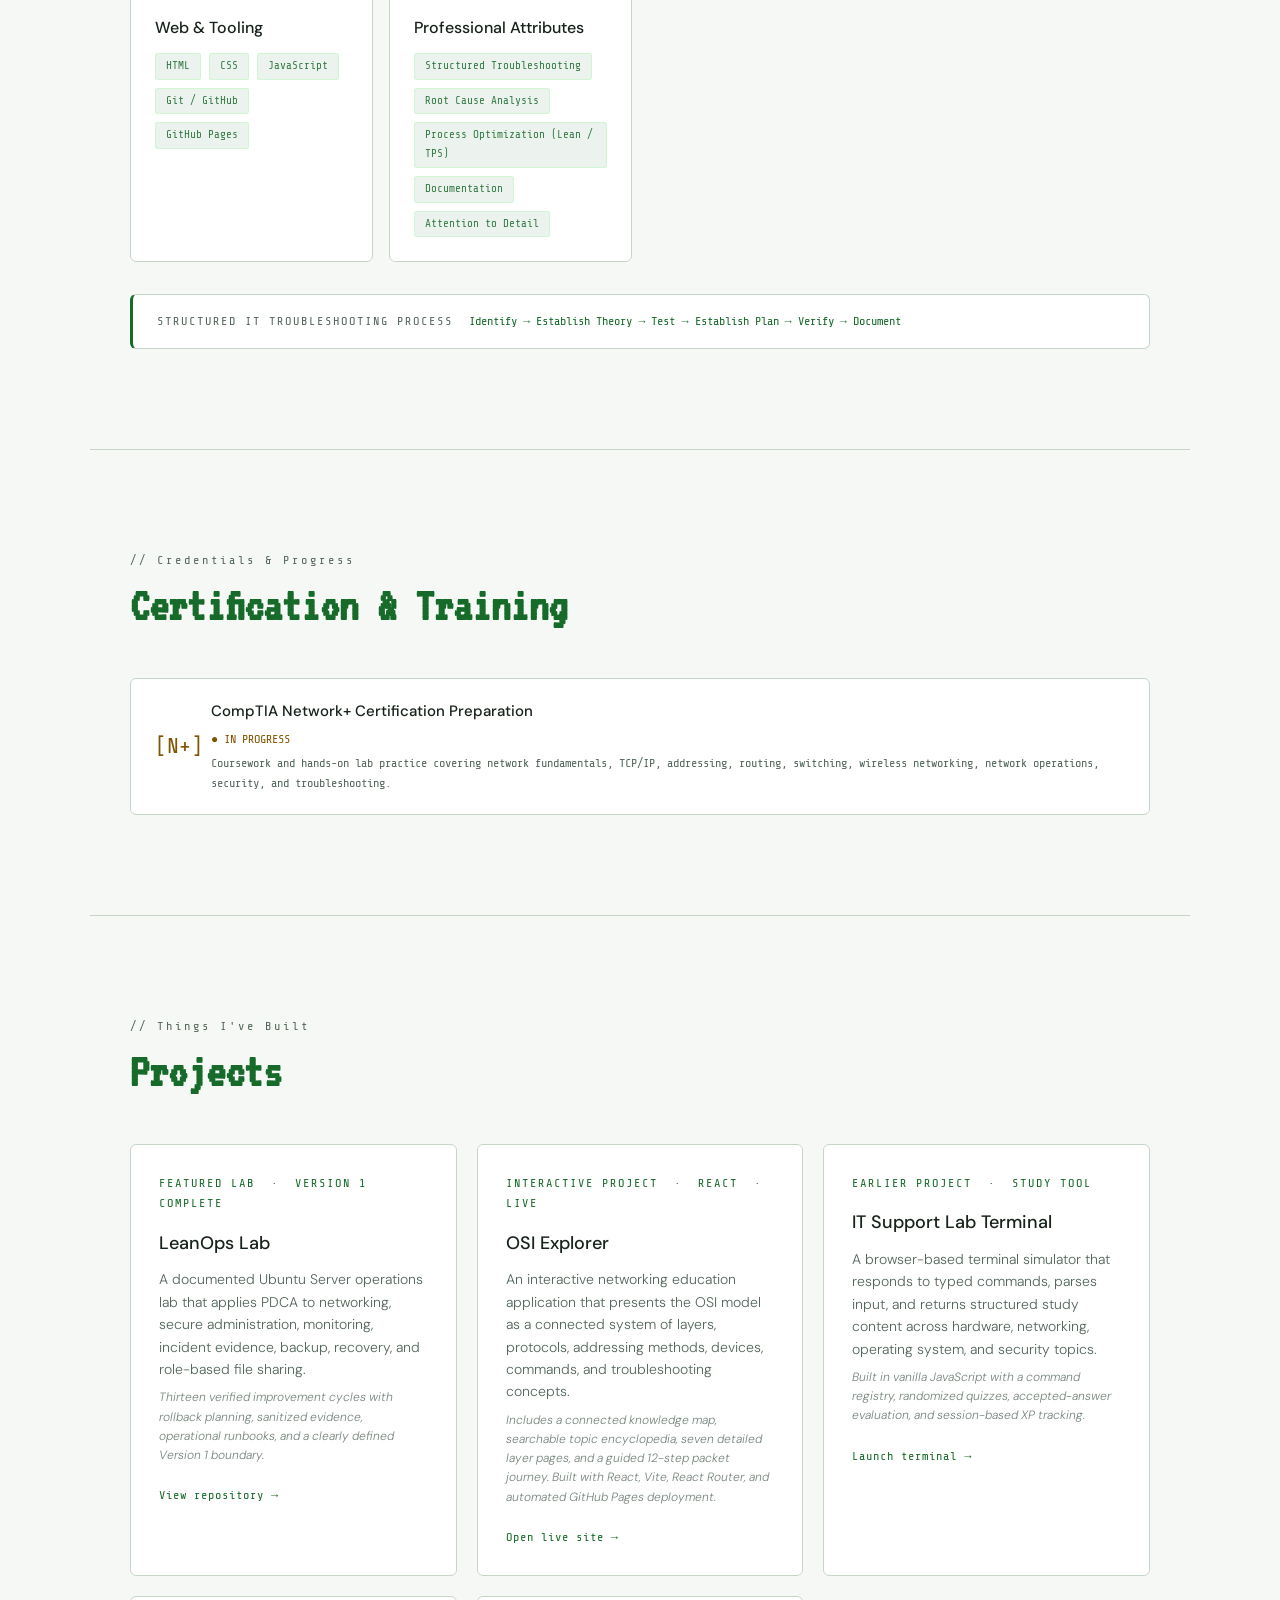
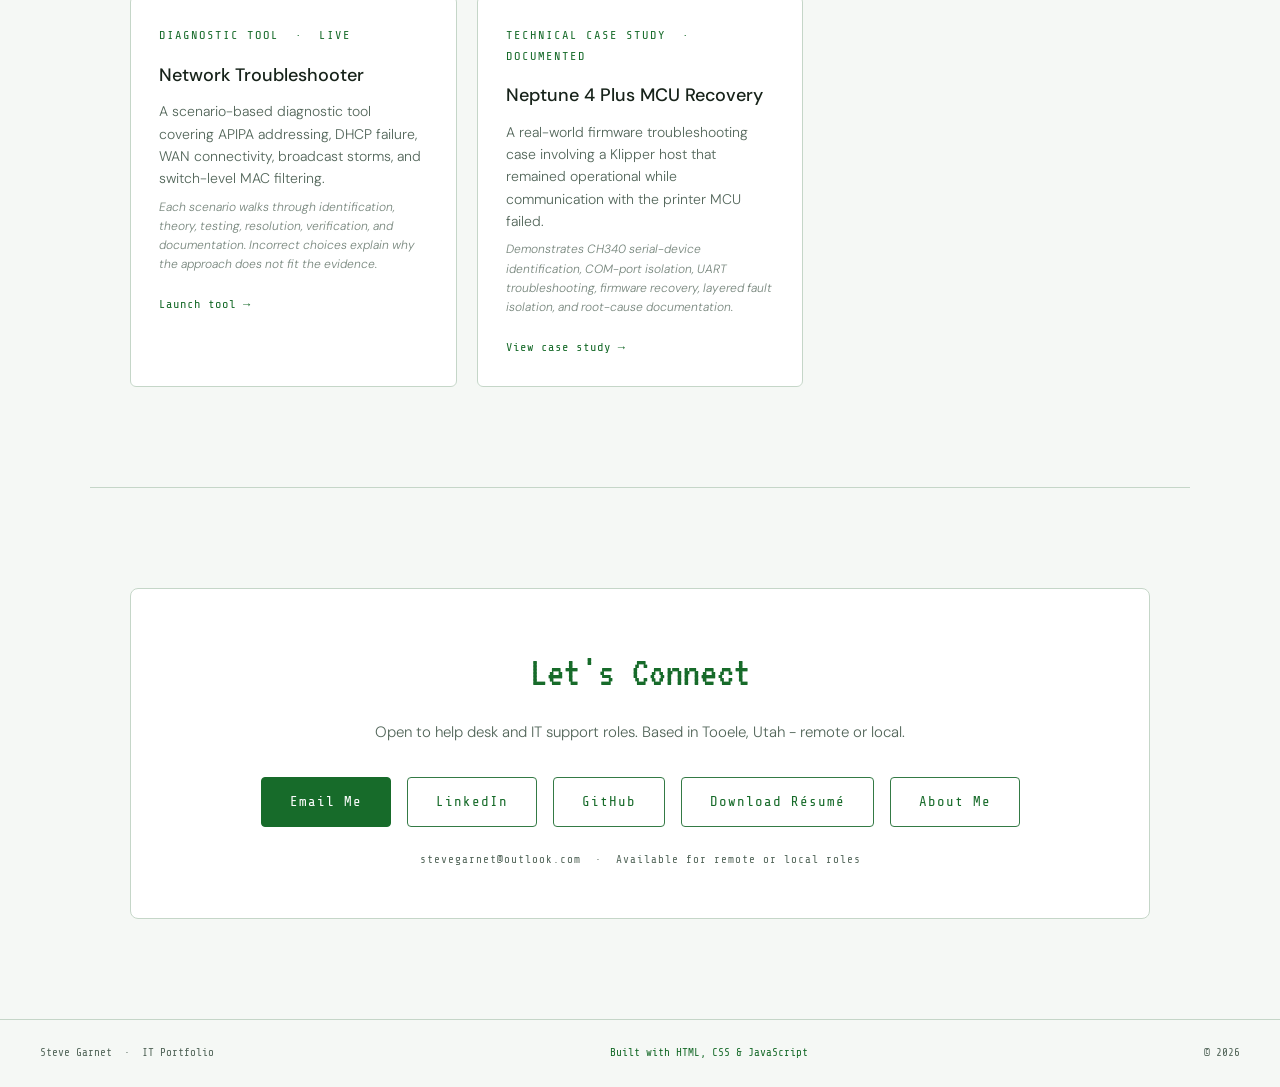
==== commit 06869e0d: "feat: polish public IT portfolio" ====
--- a/index.html
+++ b/index.html
@@ -3,7 +3,11 @@
 <head>
   <meta charset="UTF-8">
   <meta name="viewport" content="width=device-width, initial-scale=1.0">
-  <title>Steve Garnet — IT Portfolio</title>
+  <meta name="description" content="Steve Garnet's entry-level IT support and networking portfolio, featuring verified Linux administration, troubleshooting, and technical documentation projects.">
+  <meta name="theme-color" content="#070b07">
+  <link rel="canonical" href="https://steve-g-git.github.io/A-Lab/">
+  <link rel="icon" href="assets/favicon.svg" type="image/svg+xml">
+  <title>Steve Garnet - IT Portfolio</title>
   <link rel="preconnect" href="https://fonts.googleapis.com">
   <link href="https://fonts.googleapis.com/css2?family=Share+Tech+Mono&family=VT323&family=DM+Sans:wght@300;400;500&display=swap" rel="stylesheet">
   <style>
@@ -71,7 +75,7 @@
       justify-content: space-between;
     }
 
-    .nav-brand { font-family: 'Share Tech Mono', monospace; font-size: 14px; color: var(--green); letter-spacing: 2px; }
+    .nav-brand { font-family: 'Share Tech Mono', monospace; font-size: 14px; color: var(--green); letter-spacing: 2px; text-decoration: none; }
     .nav-brand span { color: var(--text-dim); }
     .nav-links { display: flex; gap: 32px; list-style: none; }
     .nav-links a { font-family: 'Share Tech Mono', monospace; font-size: 12px; color: var(--text-dim); text-decoration: none; letter-spacing: 1px; transition: color 0.2s; }
@@ -201,27 +205,35 @@
       .contact-wrap { padding: 32px 20px; }
     }
   </style>
+  <link rel="stylesheet" href="assets/site-polish.css">
+  <script src="assets/site.js"></script>
 </head>
 <body>
 
+  <a class="skip-link" href="#main">Skip to main content</a>
+
   <nav>
-    <div class="nav-brand">SG<span>://</span>portfolio</div>
-    <ul class="nav-links">
-      <li><a href="about.html">about</a></li>
-      <li><a href="#skills">skills</a></li>
-      <li><a href="#certs">certs</a></li>
-      <li><a href="projects.html">projects</a></li>
-      <li><a href="#contact">contact</a></li>
-    </ul>
+    <a href="index.html" class="nav-brand">SG<span>://</span>portfolio</a>
+    <div class="nav-actions">
+      <ul class="nav-links">
+        <li><a href="about.html">about</a></li>
+        <li><a href="#skills">skills</a></li>
+        <li><a href="#certs">certs</a></li>
+        <li><a href="projects.html">projects</a></li>
+        <li><a href="#contact">contact</a></li>
+      </ul>
+      <button class="theme-toggle" type="button" data-theme-toggle>Theme</button>
+    </div>
   </nav>
 
+  <main id="main">
   <div class="hero">
     <div class="hero-content">
       <div class="hero-eyebrow">IT SUPPORT &nbsp;·&nbsp; NETWORKING &nbsp;·&nbsp; PROCESS-DRIVEN TROUBLESHOOTING</div>
       <h1 class="hero-name">Steve<br>Garnet</h1>
       <div class="hero-title">HELP DESK &nbsp;/&nbsp; IT SUPPORT &nbsp;/&nbsp; TROUBLESHOOTING</div>
       <div class="hero-location">Based in Utah &nbsp;·&nbsp; Open to remote or local IT support roles</div>
-      <div class="hero-background">Background in precision manufacturing and process improvement — translates directly into disciplined, systematic IT troubleshooting.</div>
+      <div class="hero-background">Background in precision manufacturing and process improvement - translates directly into disciplined, systematic IT troubleshooting.</div>
       <p class="hero-desc">
         Approaching IT support the same way I approached precision manufacturing:
         methodically, with <strong>structured troubleshooting</strong>, careful testing,
@@ -231,6 +243,7 @@
       </p>
       <div class="hero-ctas">
         <a href="projects.html" class="btn btn-primary">View Projects</a>
+        <a href="assets/resume/Steve_Garnet_Resume.pdf" class="btn btn-secondary" download>Download Résumé</a>
         <a href="#contact" class="btn btn-secondary">Get In Touch</a>
       </div>
     </div>
@@ -352,8 +365,22 @@
     <div class="section-label reveal">Things I've Built</div>
     <h2 class="section-title reveal">Projects</h2>
     <div class="projects-grid">
+      <a href="https://github.com/Steve-G-Git/LeanOps-Lab" class="project-card reveal" target="_blank" rel="noopener noreferrer">
+        <div class="project-card-tag">FEATURED LAB &nbsp;·&nbsp; VERSION 1 COMPLETE</div>
+        <div class="project-card-title">LeanOps Lab</div>
+        <div class="project-card-desc">
+          A documented Ubuntu Server operations lab that applies PDCA to networking, secure administration, monitoring, incident evidence, backup, recovery, and role-based file sharing.
+        </div>
+        <div class="project-card-tech">
+          Thirteen verified improvement cycles with rollback planning, sanitized evidence, operational runbooks, and a clearly defined Version 1 boundary.
+        </div>
+        <div class="project-card-actions">
+          <div class="project-card-link">View repository</div>
+        </div>
+      </a>
+
       <a href="https://steve-g-git.github.io/osi-explorer/" class="project-card reveal" target="_blank" rel="noopener noreferrer">
-        <div class="project-card-tag">FEATURED PROJECT &nbsp;·&nbsp; REACT &nbsp;·&nbsp; LIVE</div>
+        <div class="project-card-tag">INTERACTIVE PROJECT &nbsp;·&nbsp; REACT &nbsp;·&nbsp; LIVE</div>
         <div class="project-card-title">OSI Explorer</div>
         <div class="project-card-desc">
           An interactive networking education application that presents the OSI model as a connected system of layers, protocols, addressing methods, devices, commands, and troubleshooting concepts.
@@ -411,9 +438,12 @@
   <section id="contact">
     <div class="contact-wrap reveal">
       <div class="contact-title">Let's Connect</div>
-      <p class="contact-sub">Open to help desk and IT support roles. Based in Tooele, Utah — remote or local.</p>
+      <p class="contact-sub">Open to help desk and IT support roles. Based in Tooele, Utah - remote or local.</p>
       <div class="contact-links">
         <a href="mailto:stevegarnet@outlook.com" class="btn btn-primary">Email Me</a>
+        <a href="https://www.linkedin.com/in/steve-garnet-502b10334/" class="btn btn-secondary" target="_blank" rel="me noopener noreferrer">LinkedIn</a>
+        <a href="https://github.com/Steve-G-Git" class="btn btn-secondary" target="_blank" rel="me noopener noreferrer">GitHub</a>
+        <a href="assets/resume/Steve_Garnet_Resume.pdf" class="btn btn-secondary" download>Download Résumé</a>
         <a href="about.html" class="btn btn-secondary">About Me</a>
       </div>
       <p style="margin-top:24px;font-family:'Share Tech Mono',monospace;font-size:11px;color:var(--text-dim);letter-spacing:1px">
@@ -421,6 +451,7 @@
       </p>
     </div>
   </section>
+  </main>
 
   <footer>
     <span>Steve Garnet &nbsp;·&nbsp; IT Portfolio</span>
--- a/assets/site-polish.css
+++ b/assets/site-polish.css
@@ -0,0 +1,279 @@
+:root {
+  color-scheme: dark;
+  --green-dim: #229b30;
+}
+
+html[data-theme="light"] {
+  color-scheme: light;
+  --green: #176b2a;
+  --green-dim: #347a45;
+  --green-dark: #d9eadc;
+  --bg: #f5f8f5;
+  --bg2: #ffffff;
+  --bg3: #edf4ee;
+  --text: #17231a;
+  --text-dim: #53665a;
+  --border: #c5d6c8;
+  --amber: #805500;
+  --red: #a32929;
+  --cyan: #006879;
+}
+
+html[data-theme="light"] body::before {
+  opacity: 0.25;
+}
+
+html[data-theme="light"] body::after {
+  opacity: 0.45;
+}
+
+html[data-theme="light"] nav {
+  background: rgba(245, 248, 245, 0.94);
+}
+
+html[data-theme="light"] .btn-primary,
+html[data-theme="light"] .ts-next {
+  color: #ffffff;
+}
+
+.nav-actions {
+  display: flex;
+  align-items: center;
+  gap: 14px;
+}
+
+.theme-toggle {
+  min-width: 104px;
+  padding: 7px 10px;
+  border: 1px solid var(--border);
+  border-radius: 4px;
+  background: var(--bg2);
+  color: var(--text);
+  font: 13px/1.2 'Share Tech Mono', monospace;
+  letter-spacing: 0.5px;
+  cursor: pointer;
+}
+
+.btn {
+  font-size: 14px;
+}
+
+.section-label,
+.skill-card-label,
+.methodology-label,
+.badge,
+.cert-status,
+.cert-detail,
+.project-card-tag,
+.project-card-link,
+.page-eyebrow,
+.lean-block-label,
+.lean-tag,
+.stat-label,
+.skill-group-label,
+.skill-tag,
+.project-tag,
+.tech-tag,
+.project-link,
+.scenario-btn-tag,
+.done-badge,
+.ts-header-step,
+.ts-situation-label,
+.ts-feedback-label {
+  font-size: 12px;
+}
+
+.theme-toggle:hover {
+  border-color: var(--green);
+  color: var(--green);
+}
+
+.skip-link {
+  position: fixed;
+  top: 8px;
+  left: 8px;
+  z-index: 10000;
+  padding: 10px 14px;
+  border-radius: 4px;
+  background: var(--green);
+  color: var(--bg);
+  font: 14px/1.2 'Share Tech Mono', monospace;
+  transform: translateY(-160%);
+}
+
+.skip-link:focus {
+  transform: translateY(0);
+}
+
+a:focus-visible,
+button:focus-visible,
+input:focus-visible {
+  outline: 3px solid var(--amber);
+  outline-offset: 3px;
+}
+
+html[data-theme="light"] .project-tech,
+html[data-theme="light"] .ts-situation,
+html[data-theme="light"] .ts-choice {
+  background: #f7faf7;
+}
+
+html[data-theme="light"] .ts-header,
+html[data-theme="light"] .ts-choice:hover {
+  background: #edf4ee;
+}
+
+html[data-theme="light"] .ts-feedback.correct,
+html[data-theme="light"] .skill-tag,
+html[data-theme="light"] .tech-tag,
+html[data-theme="light"] .tag,
+html[data-theme="light"] .lean-tag {
+  background: rgba(23, 107, 42, 0.08);
+}
+
+html[data-theme="light"] .ts-feedback.wrong {
+  background: rgba(163, 41, 41, 0.07);
+}
+
+/* Light treatment for the standalone terminal project. */
+html[data-theme="light"] body.lab-page {
+  background: #f5f8f5;
+}
+
+html[data-theme="light"] #topnav,
+html[data-theme="light"] #topbar {
+  background: #e8f1e9;
+  border-color: #bfd0c2;
+}
+
+html[data-theme="light"] #lab,
+html[data-theme="light"] #tabs,
+html[data-theme="light"] #terminal {
+  background: #ffffff;
+  border-color: #bfd0c2;
+}
+
+html[data-theme="light"] #output {
+  scrollbar-color: #9cb6a1 #ffffff;
+}
+
+html[data-theme="light"] #prompt-label,
+html[data-theme="light"] #cmd-input,
+html[data-theme="light"] .line-cmd,
+html[data-theme="light"] .line-success,
+html[data-theme="light"] .tab.active {
+  color: #176b2a;
+}
+
+html[data-theme="light"] .line-out {
+  color: #244a2d;
+}
+
+html[data-theme="light"] .line-dim,
+html[data-theme="light"] #topnav a,
+html[data-theme="light"] #status-bar,
+html[data-theme="light"] .tab {
+  color: #53665a;
+}
+
+html[data-theme="light"] .line-info {
+  color: #006879;
+}
+
+html[data-theme="light"] .line-warn,
+html[data-theme="light"] .line-score {
+  color: #805500;
+}
+
+html[data-theme="light"] .line-err {
+  color: #a32929;
+}
+
+html[data-theme="light"] #cmd-input::placeholder {
+  color: #6d7f72;
+}
+
+html[data-theme="light"] #title-bar {
+  color: #176b2a;
+}
+
+html[data-theme="light"] .tab:hover {
+  color: #176b2a;
+  background: #edf4ee;
+}
+
+@media (max-width: 760px) {
+  nav {
+    position: sticky;
+    min-height: 56px;
+    height: auto;
+    padding: 10px 20px;
+    gap: 10px;
+    flex-wrap: wrap;
+  }
+
+  .nav-actions {
+    margin-left: auto;
+    width: 100%;
+    flex-wrap: wrap;
+    justify-content: space-between;
+  }
+
+  .nav-links {
+    flex: 1 1 auto;
+    gap: 20px;
+    overflow-x: auto;
+    padding: 4px 0;
+    scrollbar-width: thin;
+  }
+
+  .nav-brand + .nav-actions {
+    margin-left: 0;
+  }
+
+  .hero,
+  .page {
+    padding-top: 48px;
+  }
+
+  .hero {
+    min-height: calc(100vh - 110px);
+    flex-direction: column;
+    align-items: flex-start;
+    justify-content: center;
+  }
+
+  .status-bar {
+    position: static;
+    margin-top: 36px;
+  }
+
+  .projects-grid {
+    grid-template-columns: minmax(0, 1fr);
+  }
+
+  .project-card,
+  .project-card-inner,
+  .project-content {
+    min-width: 0;
+  }
+
+  .theme-toggle {
+    min-width: 96px;
+  }
+}
+
+@media (prefers-reduced-motion: reduce) {
+  html {
+    scroll-behavior: auto;
+  }
+
+  *,
+  *::before,
+  *::after {
+    animation-duration: 0.01ms !important;
+    animation-iteration-count: 1 !important;
+    transition-duration: 0.01ms !important;
+    scroll-behavior: auto !important;
+  }
+}
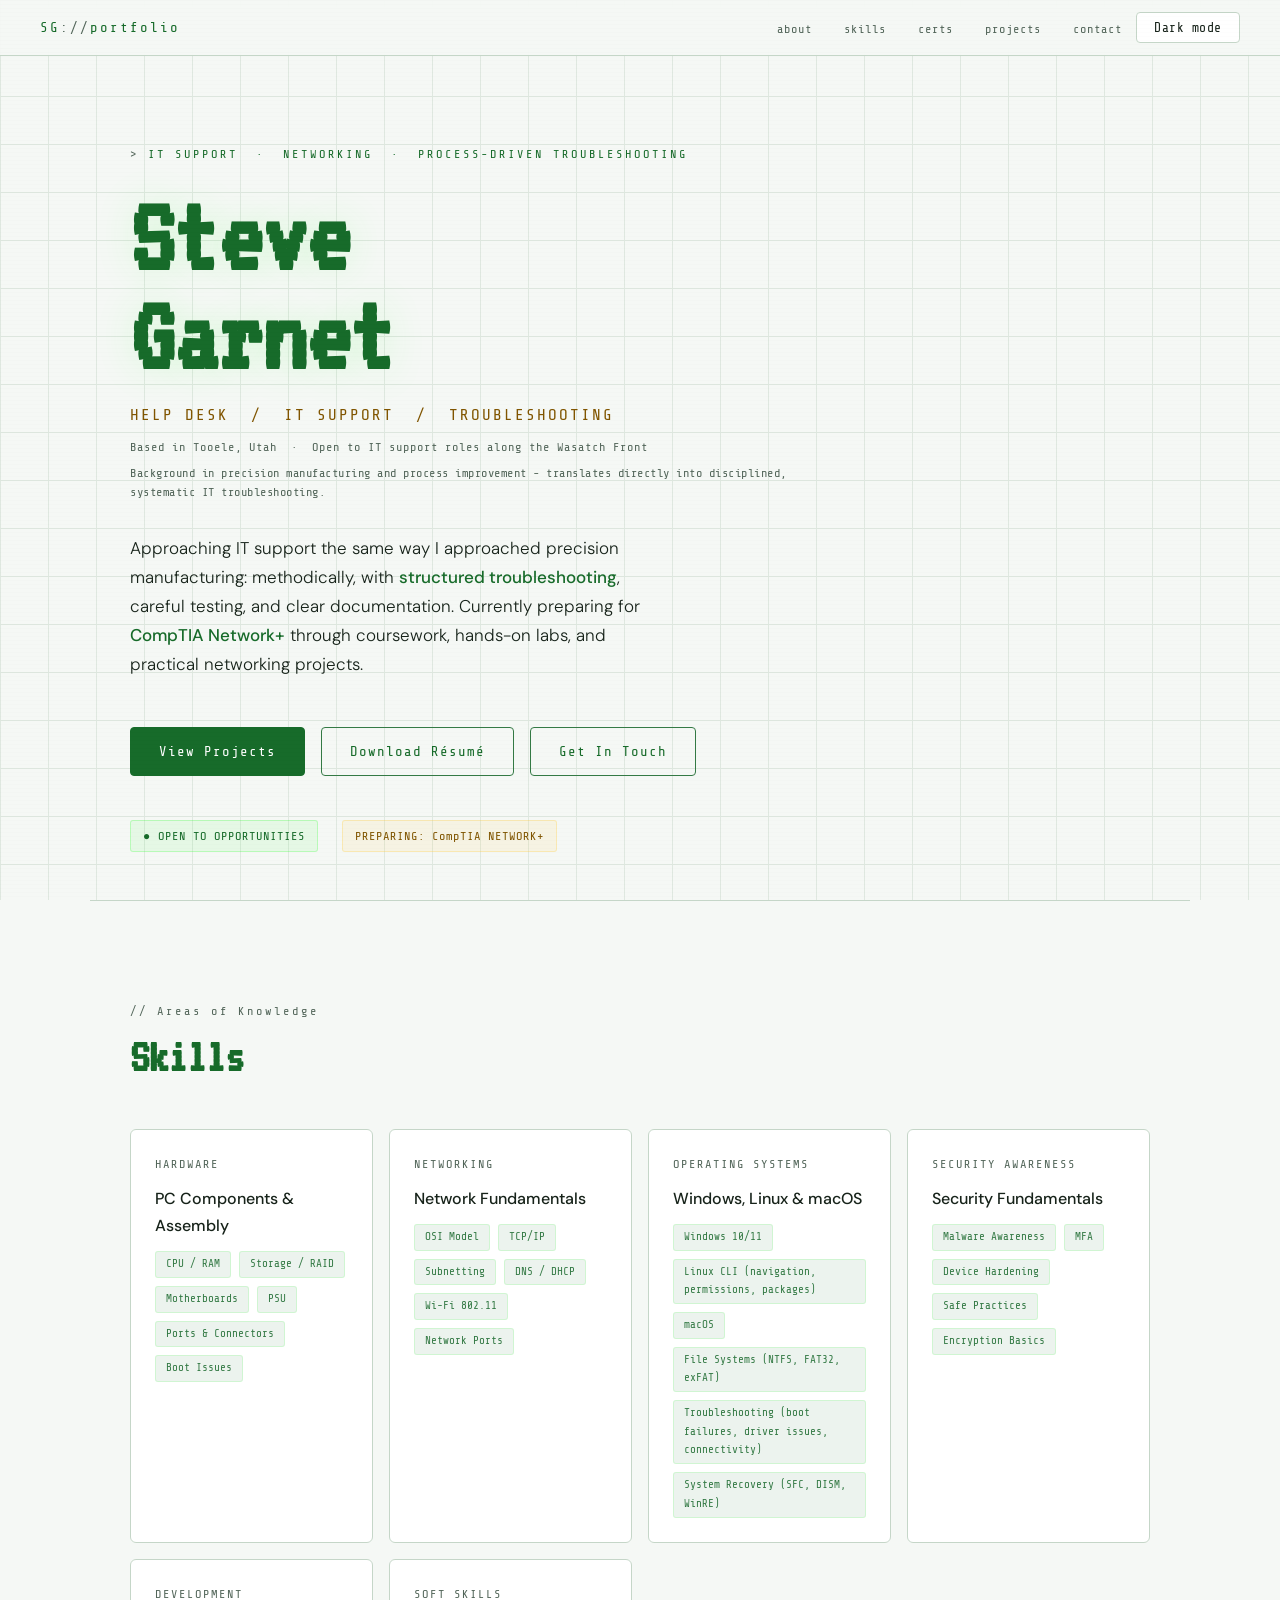
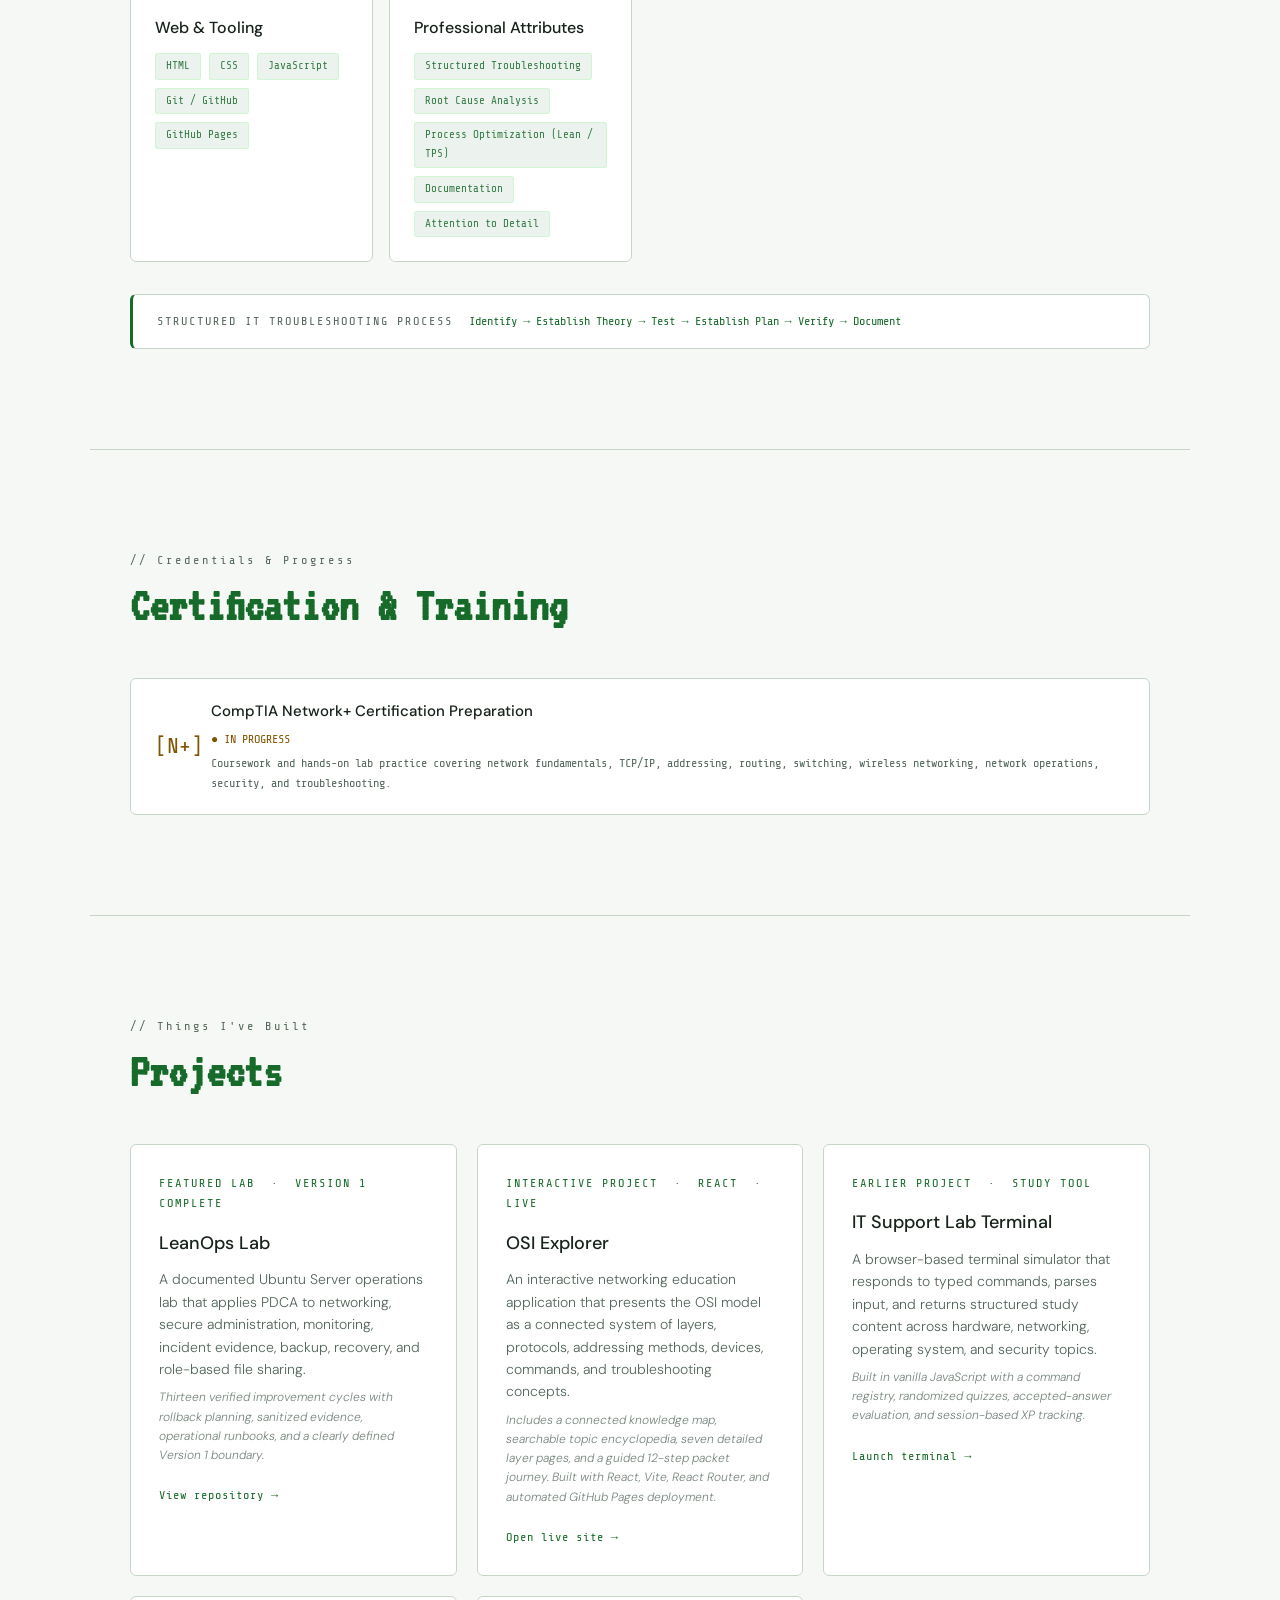
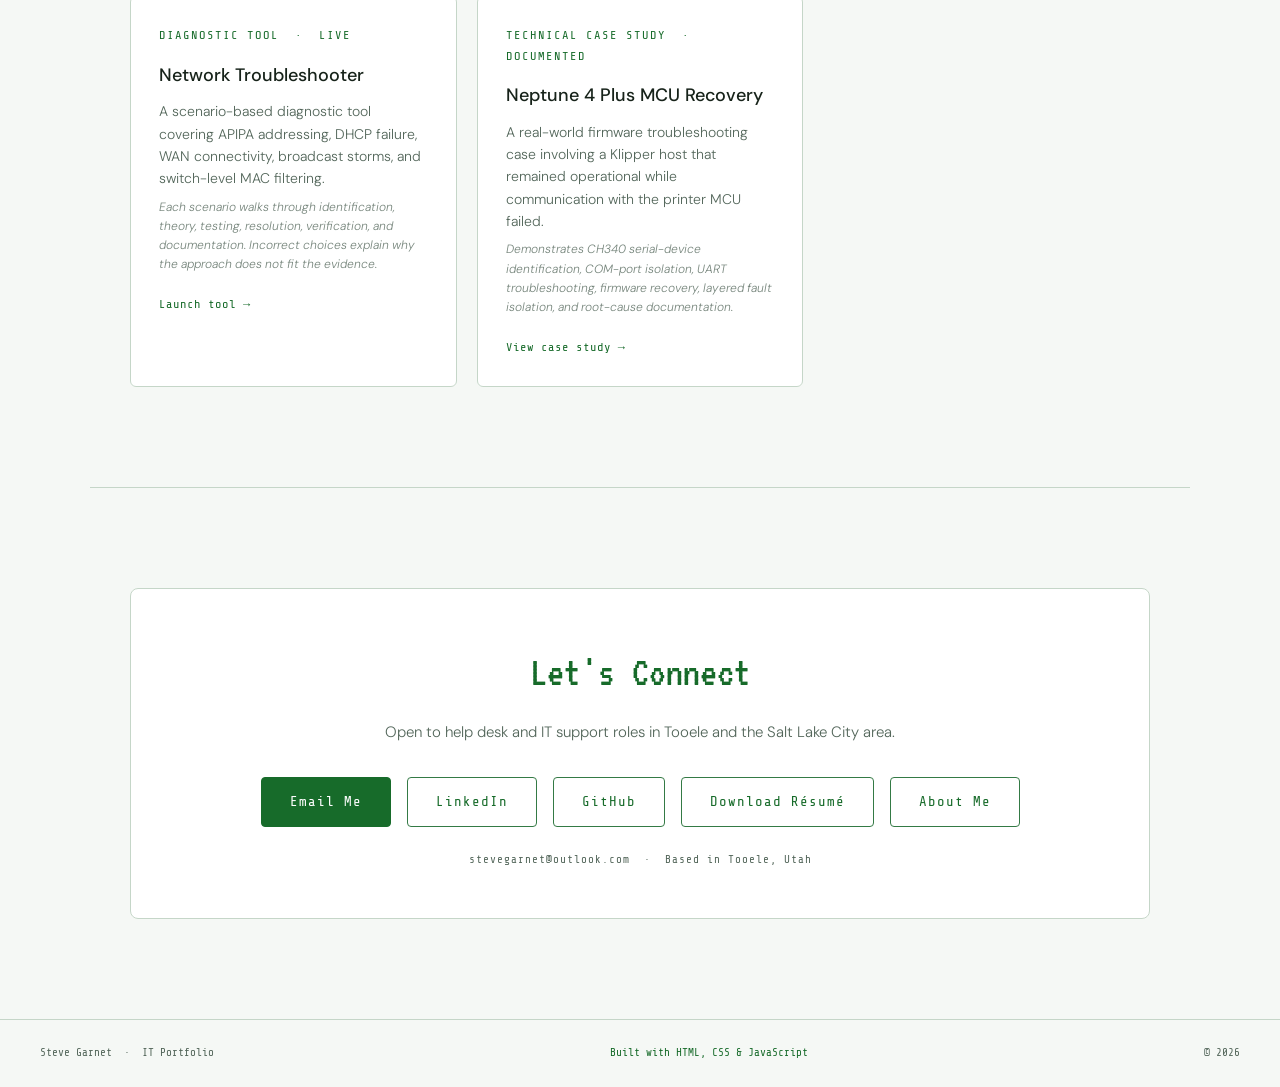
==== commit e3a2547f: "fix: remove remote-work references" ====
--- a/index.html
+++ b/index.html
@@ -232,7 +232,7 @@
       <div class="hero-eyebrow">IT SUPPORT &nbsp;·&nbsp; NETWORKING &nbsp;·&nbsp; PROCESS-DRIVEN TROUBLESHOOTING</div>
       <h1 class="hero-name">Steve<br>Garnet</h1>
       <div class="hero-title">HELP DESK &nbsp;/&nbsp; IT SUPPORT &nbsp;/&nbsp; TROUBLESHOOTING</div>
-      <div class="hero-location">Based in Utah &nbsp;·&nbsp; Open to remote or local IT support roles</div>
+      <div class="hero-location">Based in Tooele, Utah &nbsp;·&nbsp; Open to IT support roles along the Wasatch Front</div>
       <div class="hero-background">Background in precision manufacturing and process improvement - translates directly into disciplined, systematic IT troubleshooting.</div>
       <p class="hero-desc">
         Approaching IT support the same way I approached precision manufacturing:
@@ -438,7 +438,7 @@
   <section id="contact">
     <div class="contact-wrap reveal">
       <div class="contact-title">Let's Connect</div>
-      <p class="contact-sub">Open to help desk and IT support roles. Based in Tooele, Utah - remote or local.</p>
+      <p class="contact-sub">Open to help desk and IT support roles in Tooele and the Salt Lake City area.</p>
       <div class="contact-links">
         <a href="mailto:stevegarnet@outlook.com" class="btn btn-primary">Email Me</a>
         <a href="https://www.linkedin.com/in/steve-garnet-502b10334/" class="btn btn-secondary" target="_blank" rel="me noopener noreferrer">LinkedIn</a>
@@ -447,7 +447,7 @@
         <a href="about.html" class="btn btn-secondary">About Me</a>
       </div>
       <p style="margin-top:24px;font-family:'Share Tech Mono',monospace;font-size:11px;color:var(--text-dim);letter-spacing:1px">
-        stevegarnet@outlook.com &nbsp;·&nbsp; Available for remote or local roles
+        stevegarnet@outlook.com &nbsp;·&nbsp; Based in Tooele, Utah
       </p>
     </div>
   </section>
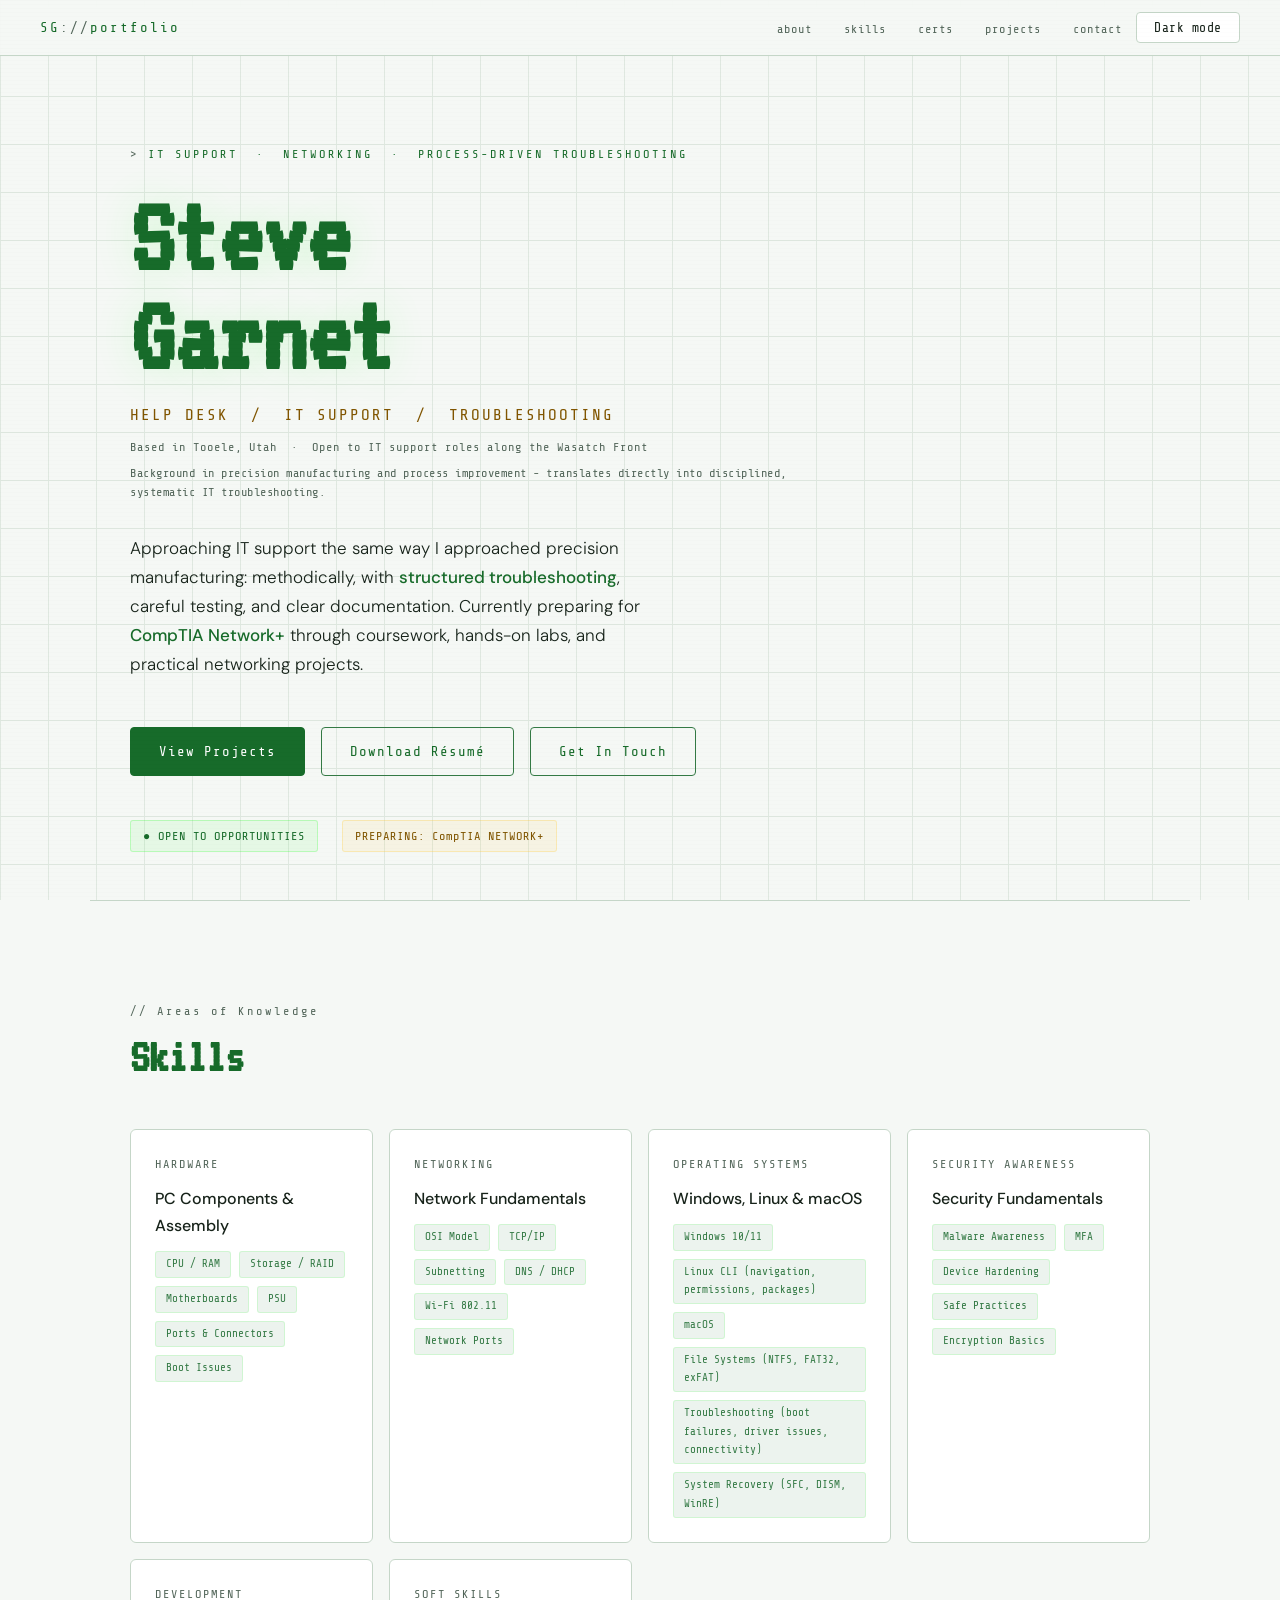
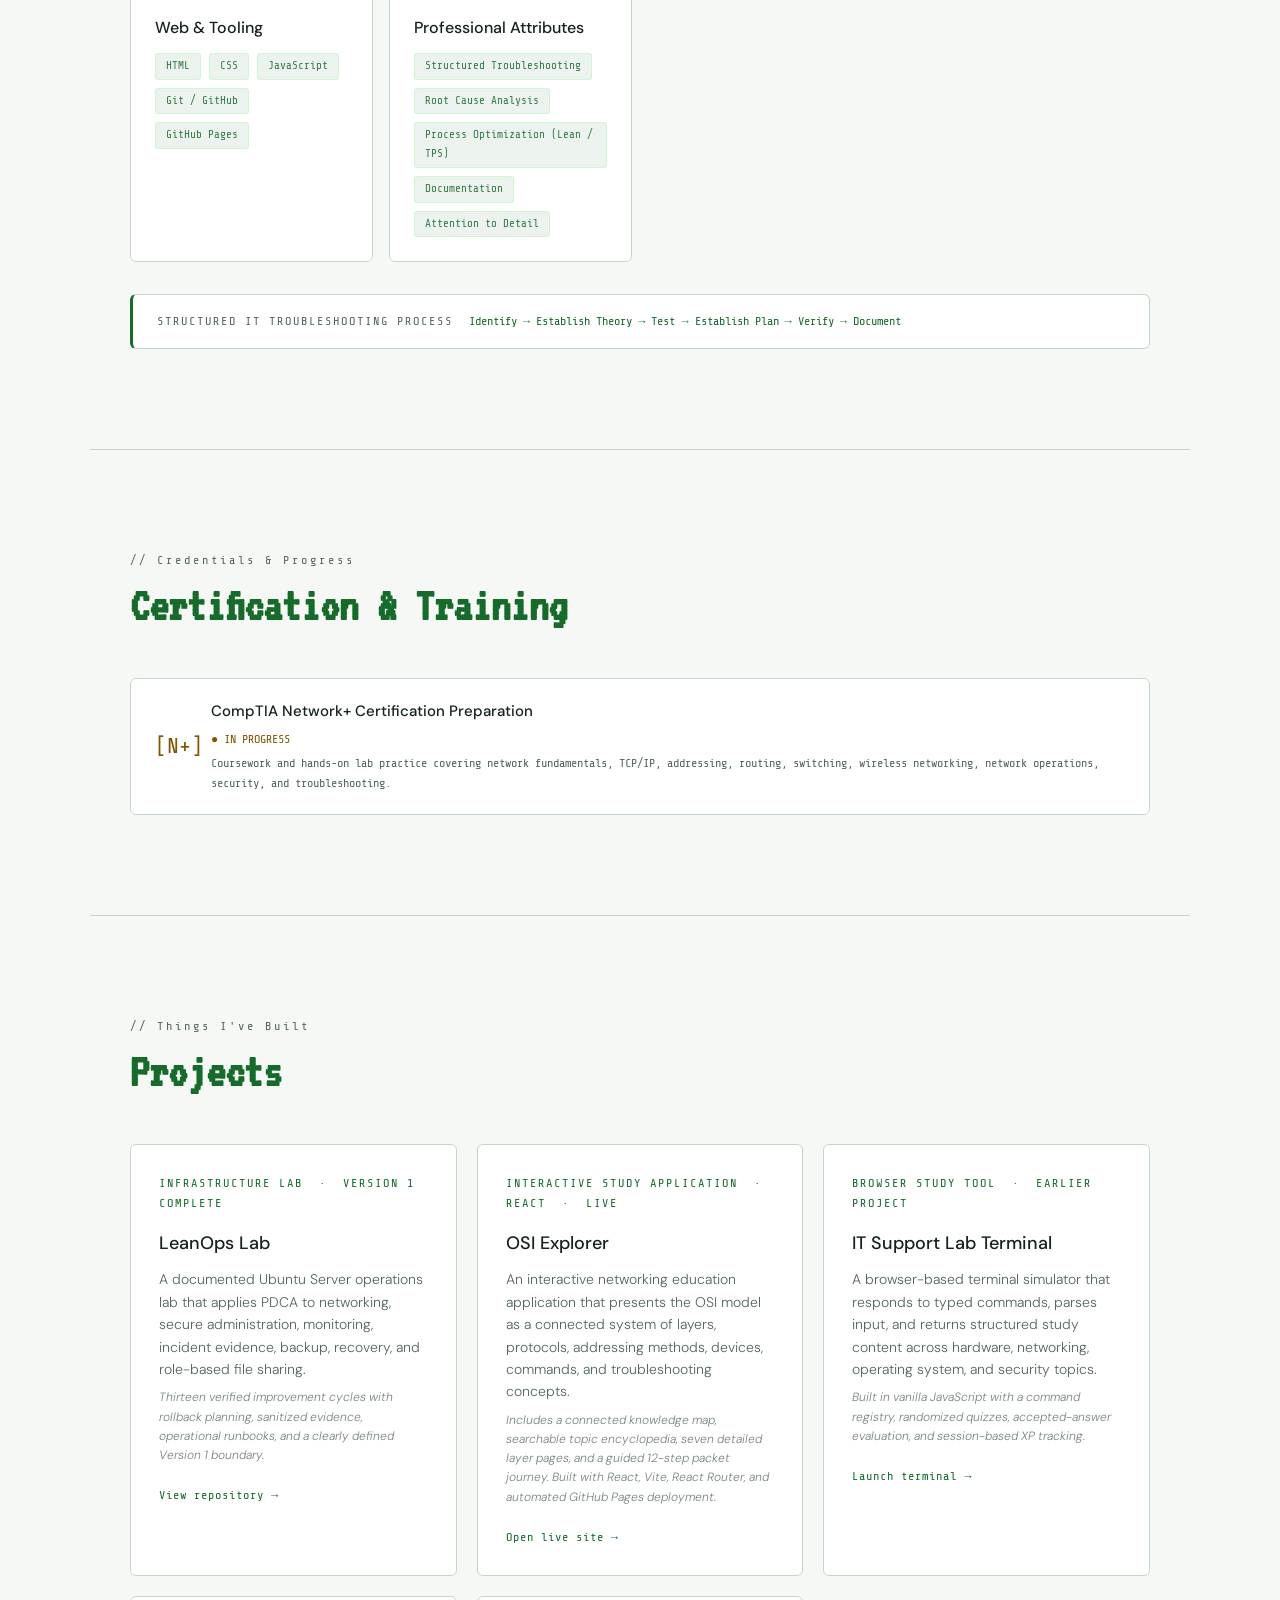
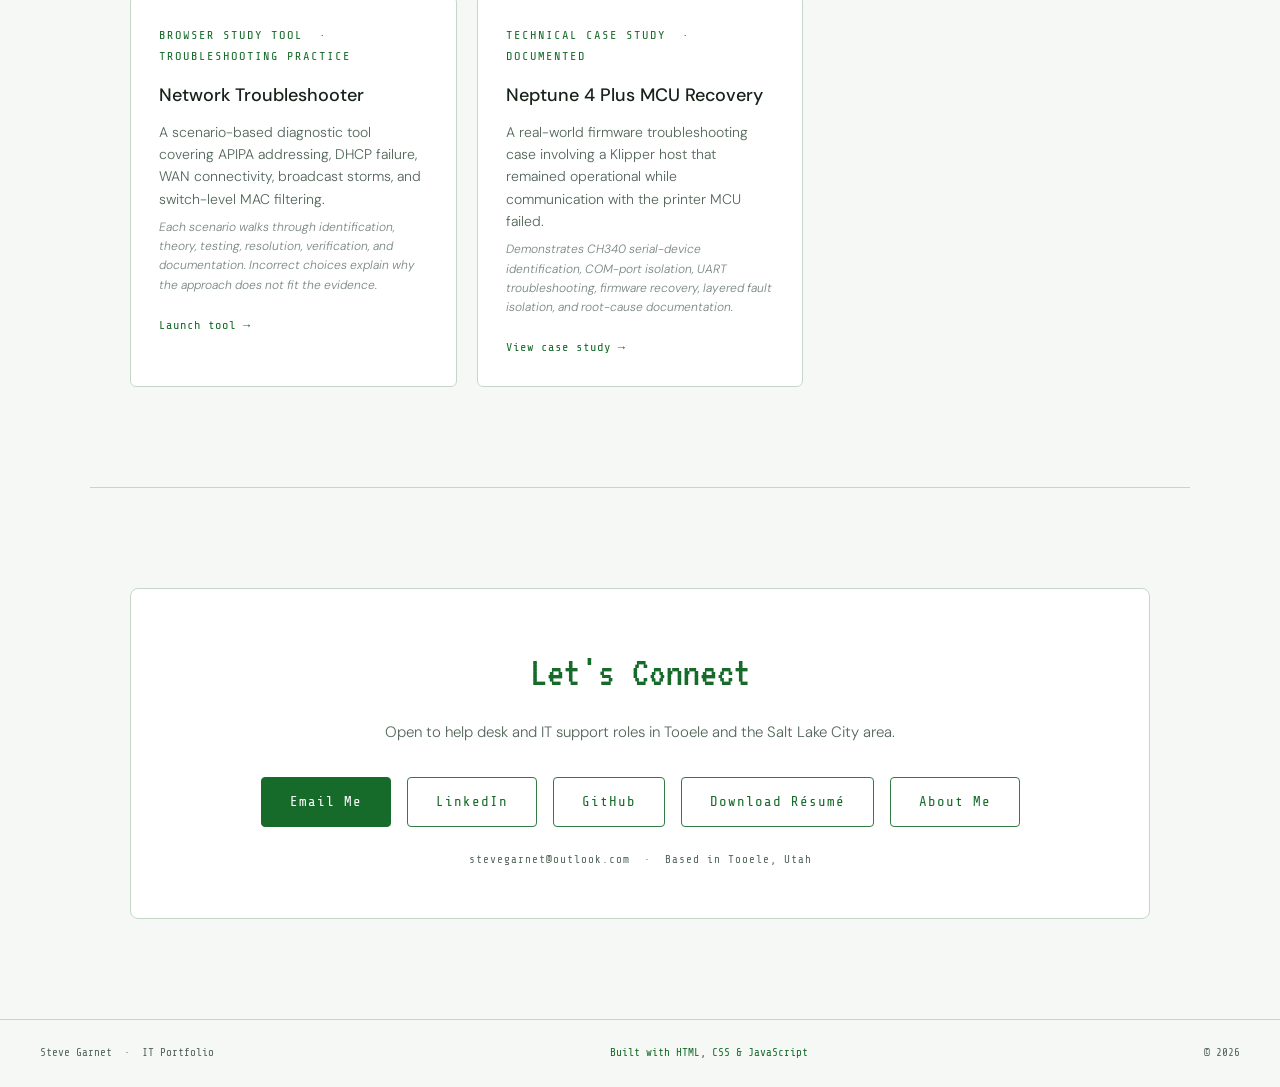
==== commit 6ab02d2f: "feat: document project evidence and lessons" ====
--- a/index.html
+++ b/index.html
@@ -366,7 +366,7 @@
     <h2 class="section-title reveal">Projects</h2>
     <div class="projects-grid">
       <a href="https://github.com/Steve-G-Git/LeanOps-Lab" class="project-card reveal" target="_blank" rel="noopener noreferrer">
-        <div class="project-card-tag">FEATURED LAB &nbsp;·&nbsp; VERSION 1 COMPLETE</div>
+        <div class="project-card-tag">INFRASTRUCTURE LAB &nbsp;·&nbsp; VERSION 1 COMPLETE</div>
         <div class="project-card-title">LeanOps Lab</div>
         <div class="project-card-desc">
           A documented Ubuntu Server operations lab that applies PDCA to networking, secure administration, monitoring, incident evidence, backup, recovery, and role-based file sharing.
@@ -380,7 +380,7 @@
       </a>
 
       <a href="https://steve-g-git.github.io/osi-explorer/" class="project-card reveal" target="_blank" rel="noopener noreferrer">
-        <div class="project-card-tag">INTERACTIVE PROJECT &nbsp;·&nbsp; REACT &nbsp;·&nbsp; LIVE</div>
+        <div class="project-card-tag">INTERACTIVE STUDY APPLICATION &nbsp;·&nbsp; REACT &nbsp;·&nbsp; LIVE</div>
         <div class="project-card-title">OSI Explorer</div>
         <div class="project-card-desc">
           An interactive networking education application that presents the OSI model as a connected system of layers, protocols, addressing methods, devices, commands, and troubleshooting concepts.
@@ -394,7 +394,7 @@
       </a>
 
       <a href="lab.html" class="project-card reveal">
-        <div class="project-card-tag">EARLIER PROJECT &nbsp;·&nbsp; STUDY TOOL</div>
+        <div class="project-card-tag">BROWSER STUDY TOOL &nbsp;·&nbsp; EARLIER PROJECT</div>
         <div class="project-card-title">IT Support Lab Terminal</div>
         <div class="project-card-desc">
           A browser-based terminal simulator that responds to typed commands, parses input, and returns structured study content across hardware, networking, operating system, and security topics.
@@ -406,7 +406,7 @@
       </a>
 
       <a href="troubleshooter.html" class="project-card reveal">
-        <div class="project-card-tag">DIAGNOSTIC TOOL &nbsp;·&nbsp; LIVE</div>
+        <div class="project-card-tag">BROWSER STUDY TOOL &nbsp;·&nbsp; TROUBLESHOOTING PRACTICE</div>
         <div class="project-card-title">Network Troubleshooter</div>
         <div class="project-card-desc">
           A scenario-based diagnostic tool covering APIPA addressing, DHCP failure, WAN connectivity, broadcast storms, and switch-level MAC filtering.
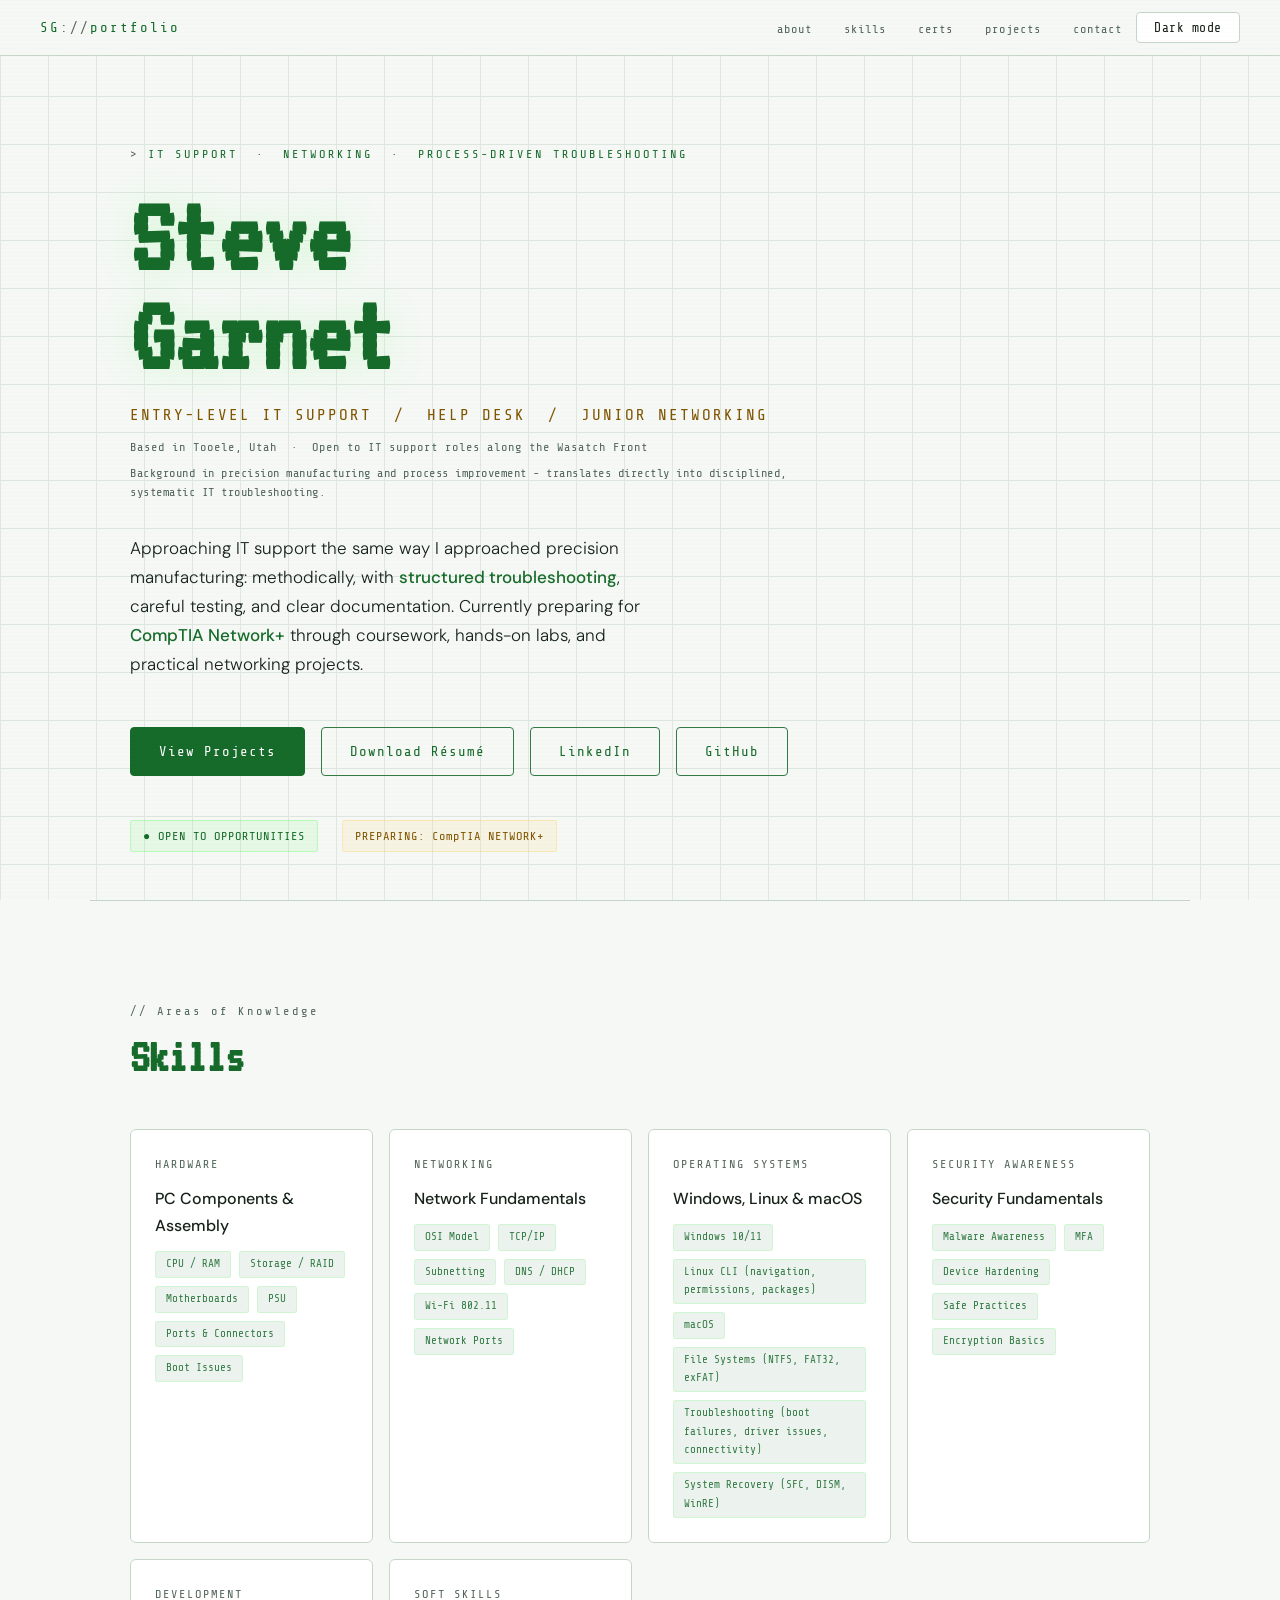
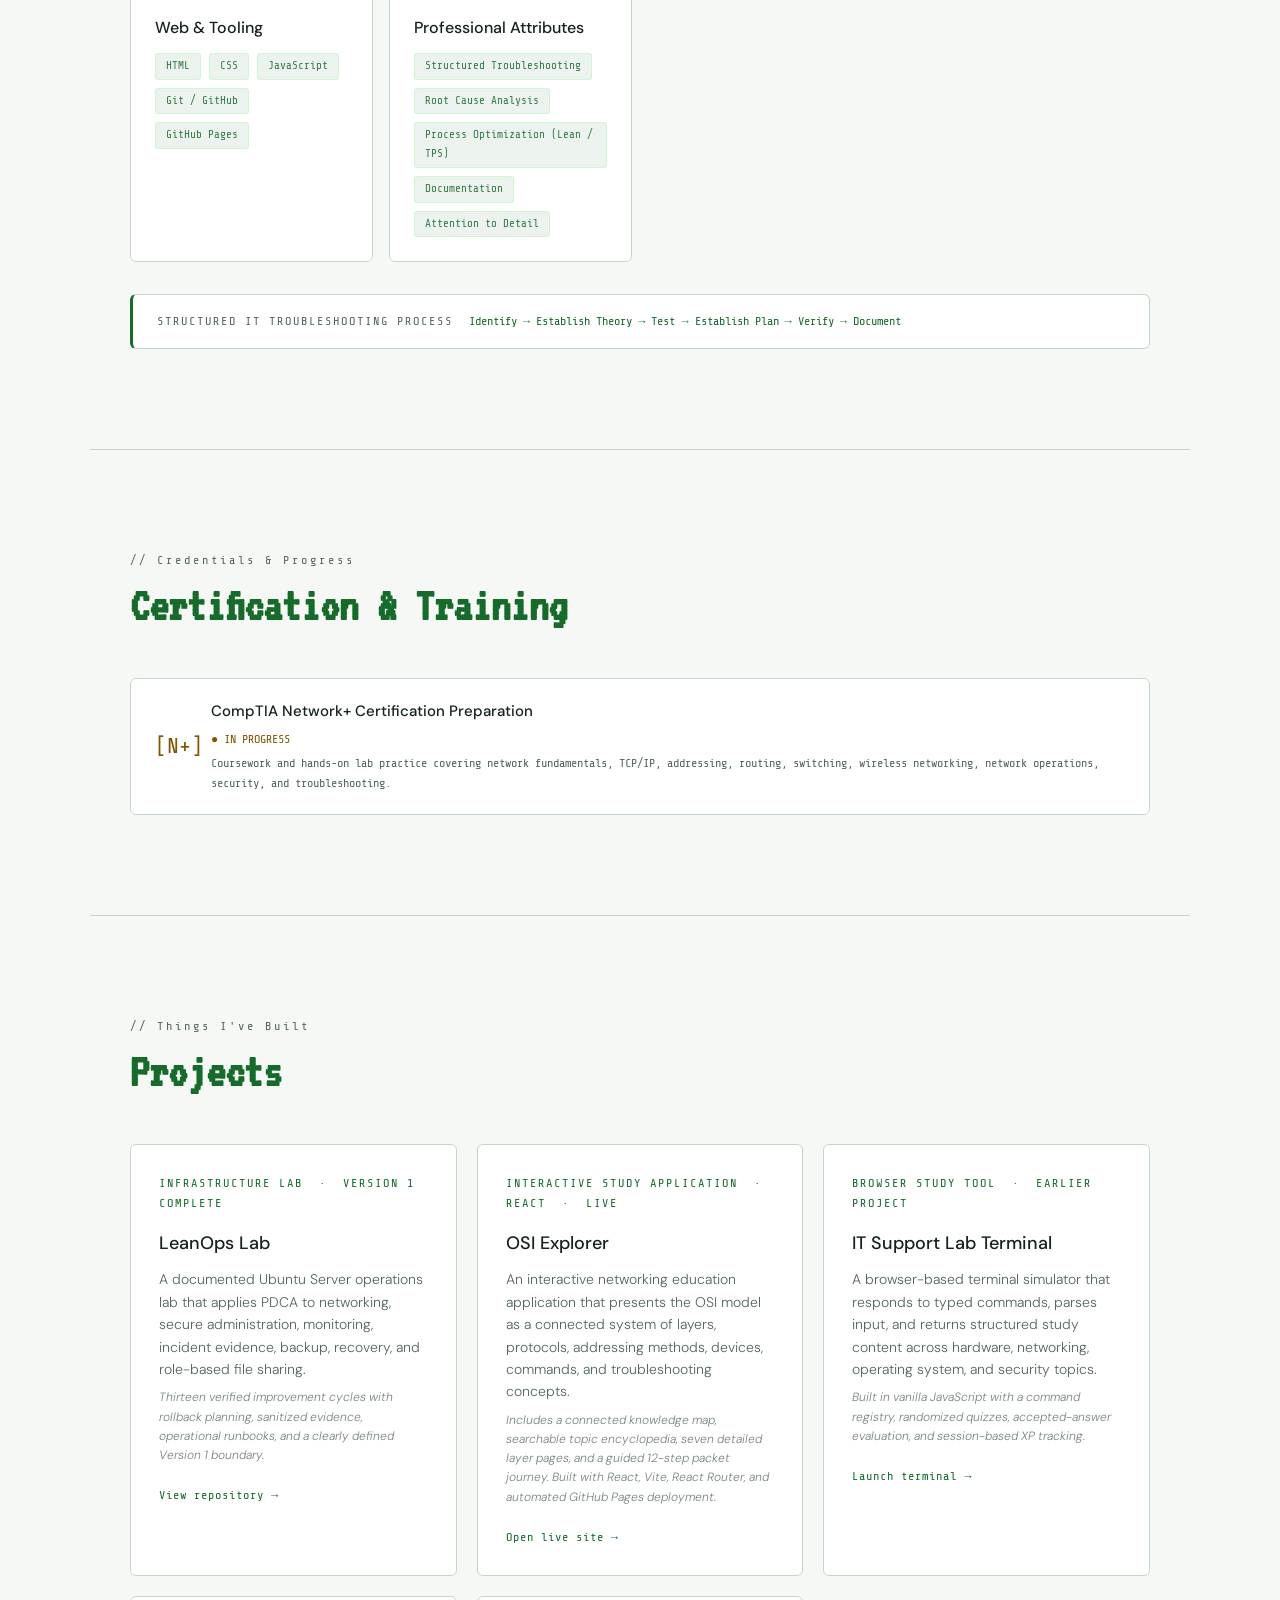
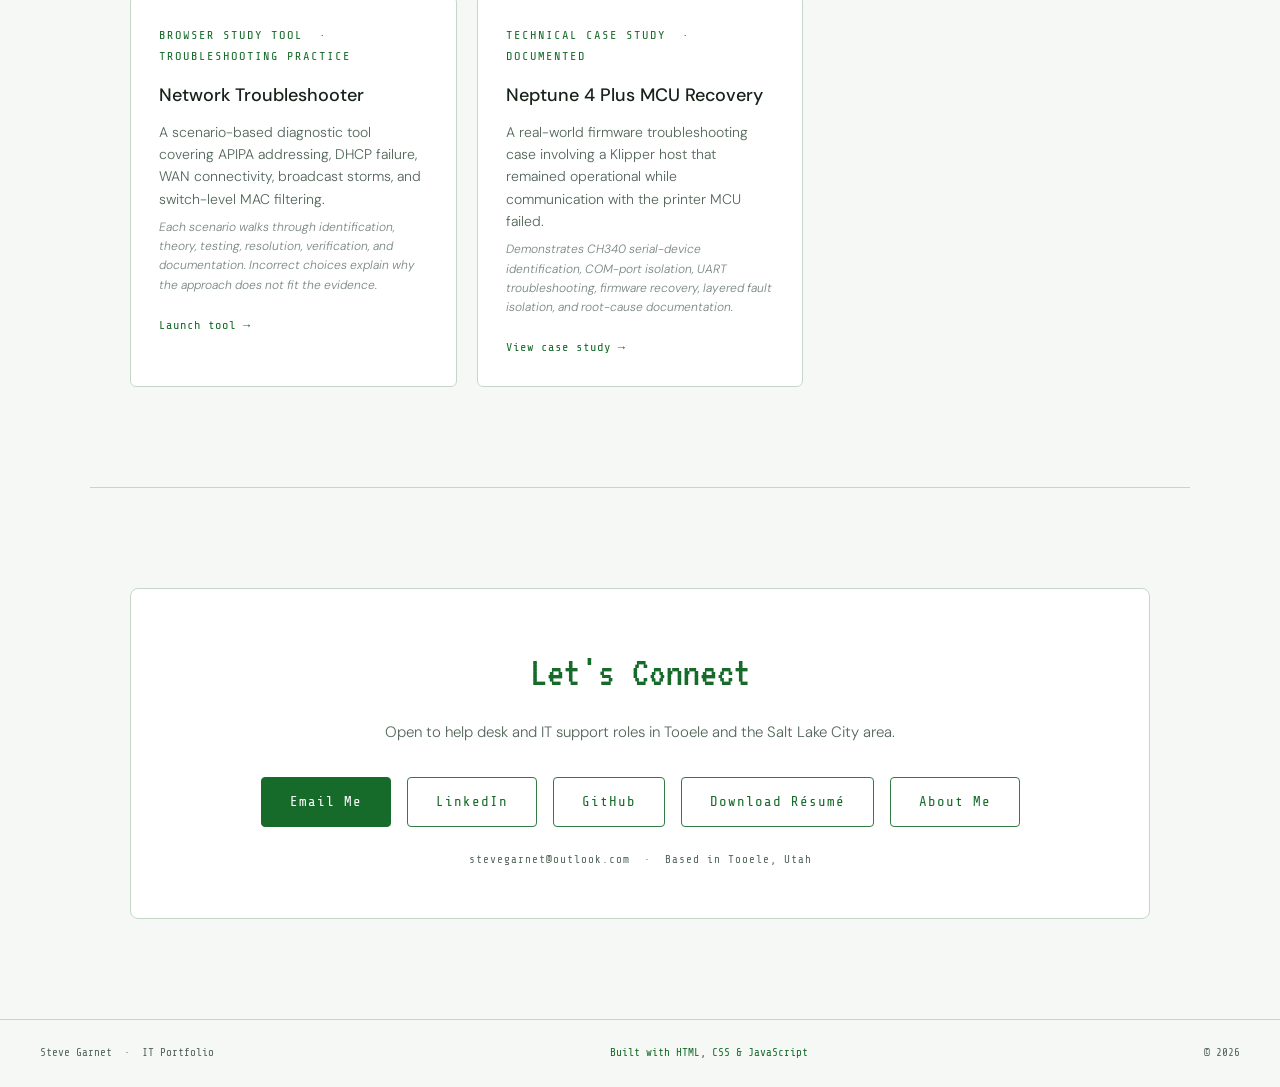
==== commit 338f4b65: "Put recruiter links in the first view" ====
--- a/index.html
+++ b/index.html
@@ -5,10 +5,18 @@
   <meta name="viewport" content="width=device-width, initial-scale=1.0">
   <meta name="description" content="Steve Garnet's entry-level IT support and networking portfolio, featuring verified Linux administration, troubleshooting, and technical documentation projects.">
   <meta name="theme-color" content="#070b07">
+  <meta property="og:type" content="website">
+  <meta property="og:title" content="Steve Garnet - IT Portfolio">
+  <meta property="og:description" content="Entry-level IT support and networking portfolio featuring verified Linux administration, troubleshooting, and technical documentation projects.">
+  <meta property="og:url" content="https://steve-g-git.github.io/A-Lab/">
+  <meta name="twitter:card" content="summary">
+  <meta name="twitter:title" content="Steve Garnet - IT Portfolio">
+  <meta name="twitter:description" content="Entry-level IT support and networking portfolio featuring verified hands-on projects.">
   <link rel="canonical" href="https://steve-g-git.github.io/A-Lab/">
   <link rel="icon" href="assets/favicon.svg" type="image/svg+xml">
   <title>Steve Garnet - IT Portfolio</title>
   <link rel="preconnect" href="https://fonts.googleapis.com">
+  <link rel="preconnect" href="https://fonts.gstatic.com" crossorigin>
   <link href="https://fonts.googleapis.com/css2?family=Share+Tech+Mono&family=VT323&family=DM+Sans:wght@300;400;500&display=swap" rel="stylesheet">
   <style>
     :root {
@@ -212,16 +220,17 @@
 
   <a class="skip-link" href="#main">Skip to main content</a>
 
-  <nav>
+  <nav aria-label="Primary navigation">
     <a href="index.html" class="nav-brand">SG<span>://</span>portfolio</a>
     <div class="nav-actions">
-      <ul class="nav-links">
+      <ul class="nav-links" id="primary-menu" data-menu>
         <li><a href="about.html">about</a></li>
         <li><a href="#skills">skills</a></li>
         <li><a href="#certs">certs</a></li>
         <li><a href="projects.html">projects</a></li>
         <li><a href="#contact">contact</a></li>
       </ul>
+      <button class="nav-menu-toggle" type="button" data-menu-toggle aria-controls="primary-menu" aria-expanded="false">Menu</button>
       <button class="theme-toggle" type="button" data-theme-toggle>Theme</button>
     </div>
   </nav>
@@ -231,7 +240,7 @@
     <div class="hero-content">
       <div class="hero-eyebrow">IT SUPPORT &nbsp;·&nbsp; NETWORKING &nbsp;·&nbsp; PROCESS-DRIVEN TROUBLESHOOTING</div>
       <h1 class="hero-name">Steve<br>Garnet</h1>
-      <div class="hero-title">HELP DESK &nbsp;/&nbsp; IT SUPPORT &nbsp;/&nbsp; TROUBLESHOOTING</div>
+      <div class="hero-title">ENTRY-LEVEL IT SUPPORT &nbsp;/&nbsp; HELP DESK &nbsp;/&nbsp; JUNIOR NETWORKING</div>
       <div class="hero-location">Based in Tooele, Utah &nbsp;·&nbsp; Open to IT support roles along the Wasatch Front</div>
       <div class="hero-background">Background in precision manufacturing and process improvement - translates directly into disciplined, systematic IT troubleshooting.</div>
       <p class="hero-desc">
@@ -244,7 +253,8 @@
       <div class="hero-ctas">
         <a href="projects.html" class="btn btn-primary">View Projects</a>
         <a href="assets/resume/Steve_Garnet_Resume.pdf" class="btn btn-secondary" download>Download Résumé</a>
-        <a href="#contact" class="btn btn-secondary">Get In Touch</a>
+        <a href="https://www.linkedin.com/in/steve-garnet-502b10334/" class="btn btn-secondary" target="_blank" rel="me noopener noreferrer">LinkedIn</a>
+        <a href="https://github.com/Steve-G-Git" class="btn btn-secondary" target="_blank" rel="me noopener noreferrer">GitHub</a>
       </div>
     </div>
     <div class="status-bar">
--- a/assets/site-polish.css
+++ b/assets/site-polish.css
@@ -40,6 +40,17 @@
   display: flex;
   align-items: center;
   gap: 14px;
+}
+
+.nav-menu-toggle {
+  display: none;
+  padding: 7px 10px;
+  border: 1px solid var(--border);
+  border-radius: 4px;
+  background: var(--bg2);
+  color: var(--text);
+  font: 13px/1.2 'Share Tech Mono', monospace;
+  cursor: pointer;
 }
 
 .theme-toggle {
@@ -105,6 +116,18 @@
   transform: translateY(0);
 }
 
+.sr-only {
+  position: absolute;
+  width: 1px;
+  height: 1px;
+  padding: 0;
+  margin: -1px;
+  overflow: hidden;
+  clip: rect(0, 0, 0, 0);
+  white-space: nowrap;
+  border: 0;
+}
+
 a:focus-visible,
 button:focus-visible,
 input:focus-visible {
@@ -209,26 +232,43 @@
     height: auto;
     padding: 10px 20px;
     gap: 10px;
-    flex-wrap: wrap;
+    flex-wrap: nowrap;
   }
 
   .nav-actions {
     margin-left: auto;
-    width: 100%;
-    flex-wrap: wrap;
-    justify-content: space-between;
+    width: auto;
+    flex-wrap: nowrap;
+    justify-content: flex-end;
   }
 
   .nav-links {
-    flex: 1 1 auto;
-    gap: 20px;
-    overflow-x: auto;
-    padding: 4px 0;
-    scrollbar-width: thin;
-  }
-
-  .nav-brand + .nav-actions {
-    margin-left: 0;
+    display: none;
+    position: absolute;
+    top: calc(100% + 1px);
+    right: 12px;
+    left: 12px;
+    flex-direction: column;
+    gap: 0;
+    overflow: visible;
+    padding: 8px;
+    border: 1px solid var(--border);
+    border-radius: 4px;
+    background: var(--bg2);
+    box-shadow: 0 12px 30px rgba(0, 0, 0, 0.35);
+  }
+
+  .nav-links.is-open {
+    display: flex;
+  }
+
+  .nav-links a {
+    display: block;
+    padding: 11px 12px;
+  }
+
+  .nav-menu-toggle {
+    display: inline-block;
   }
 
   .hero,
@@ -259,7 +299,7 @@
   }
 
   .theme-toggle {
-    min-width: 96px;
+    min-width: 92px;
   }
 }
 
